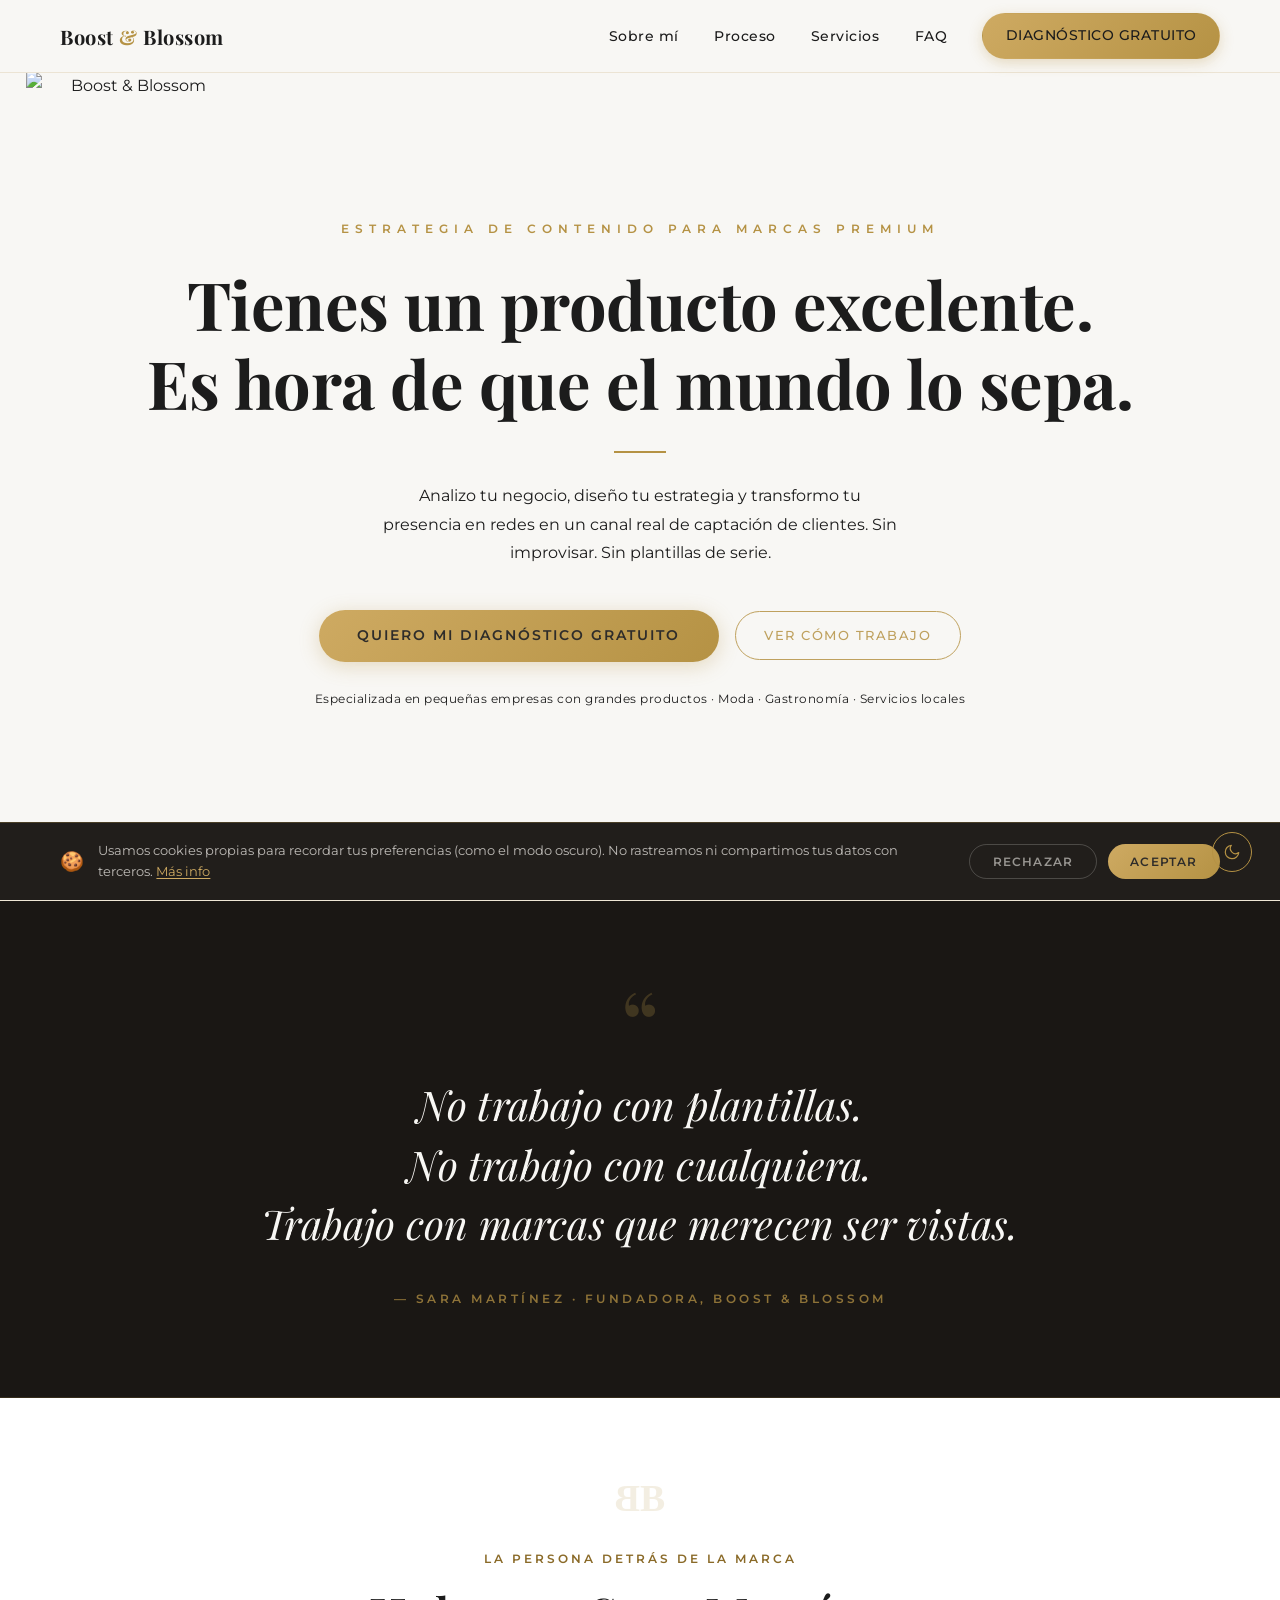
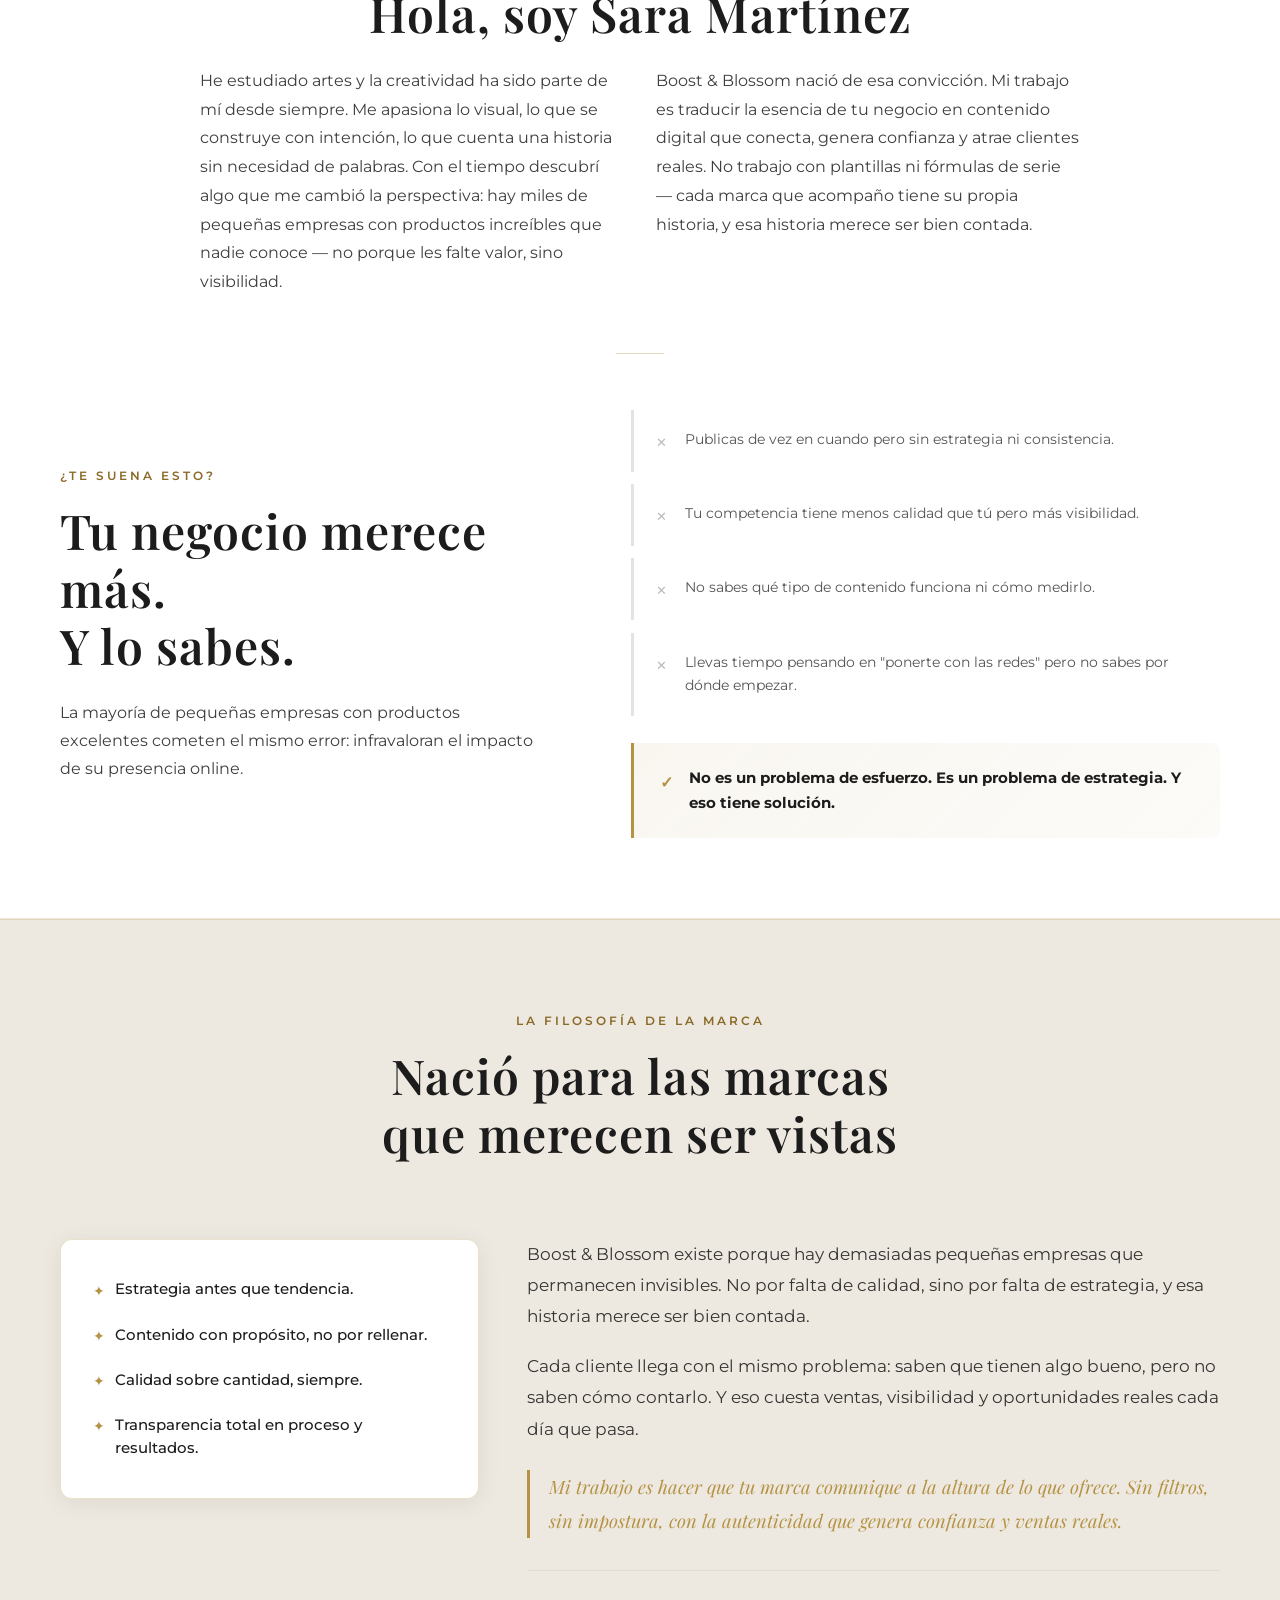
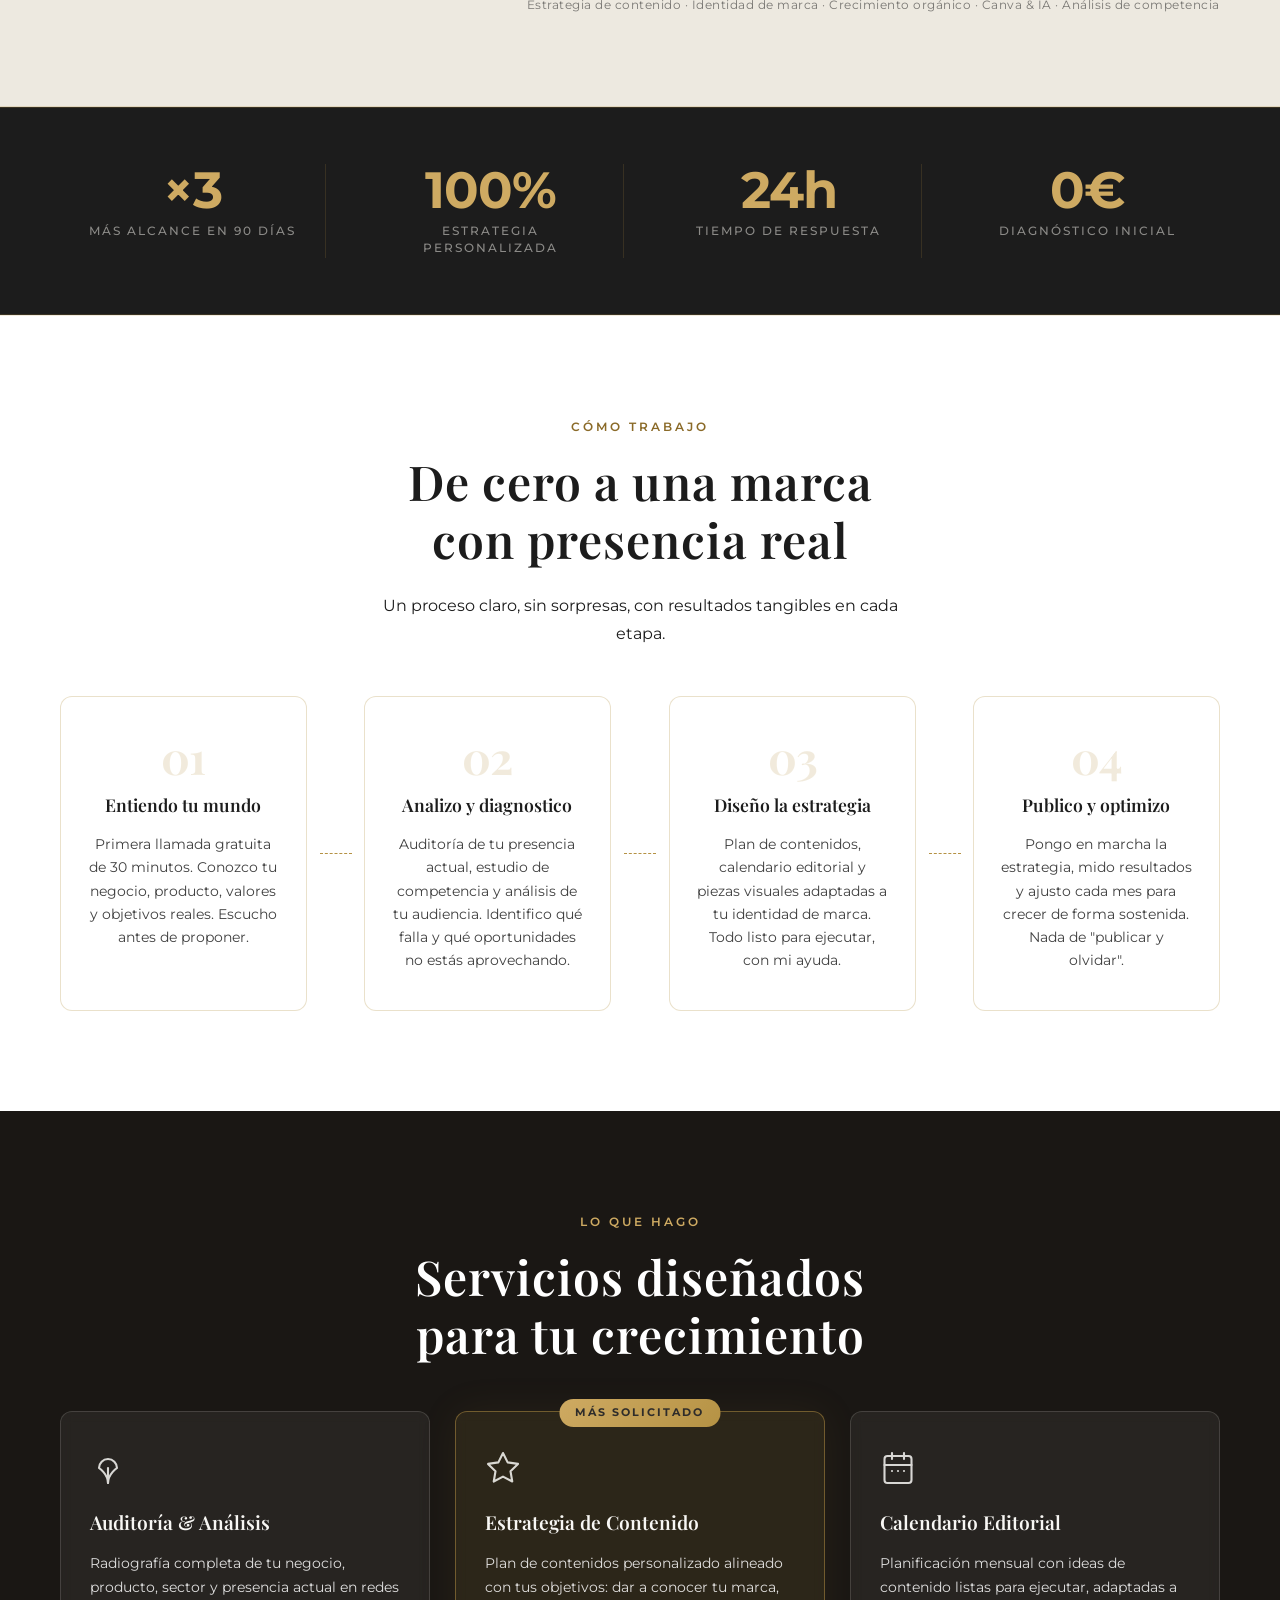
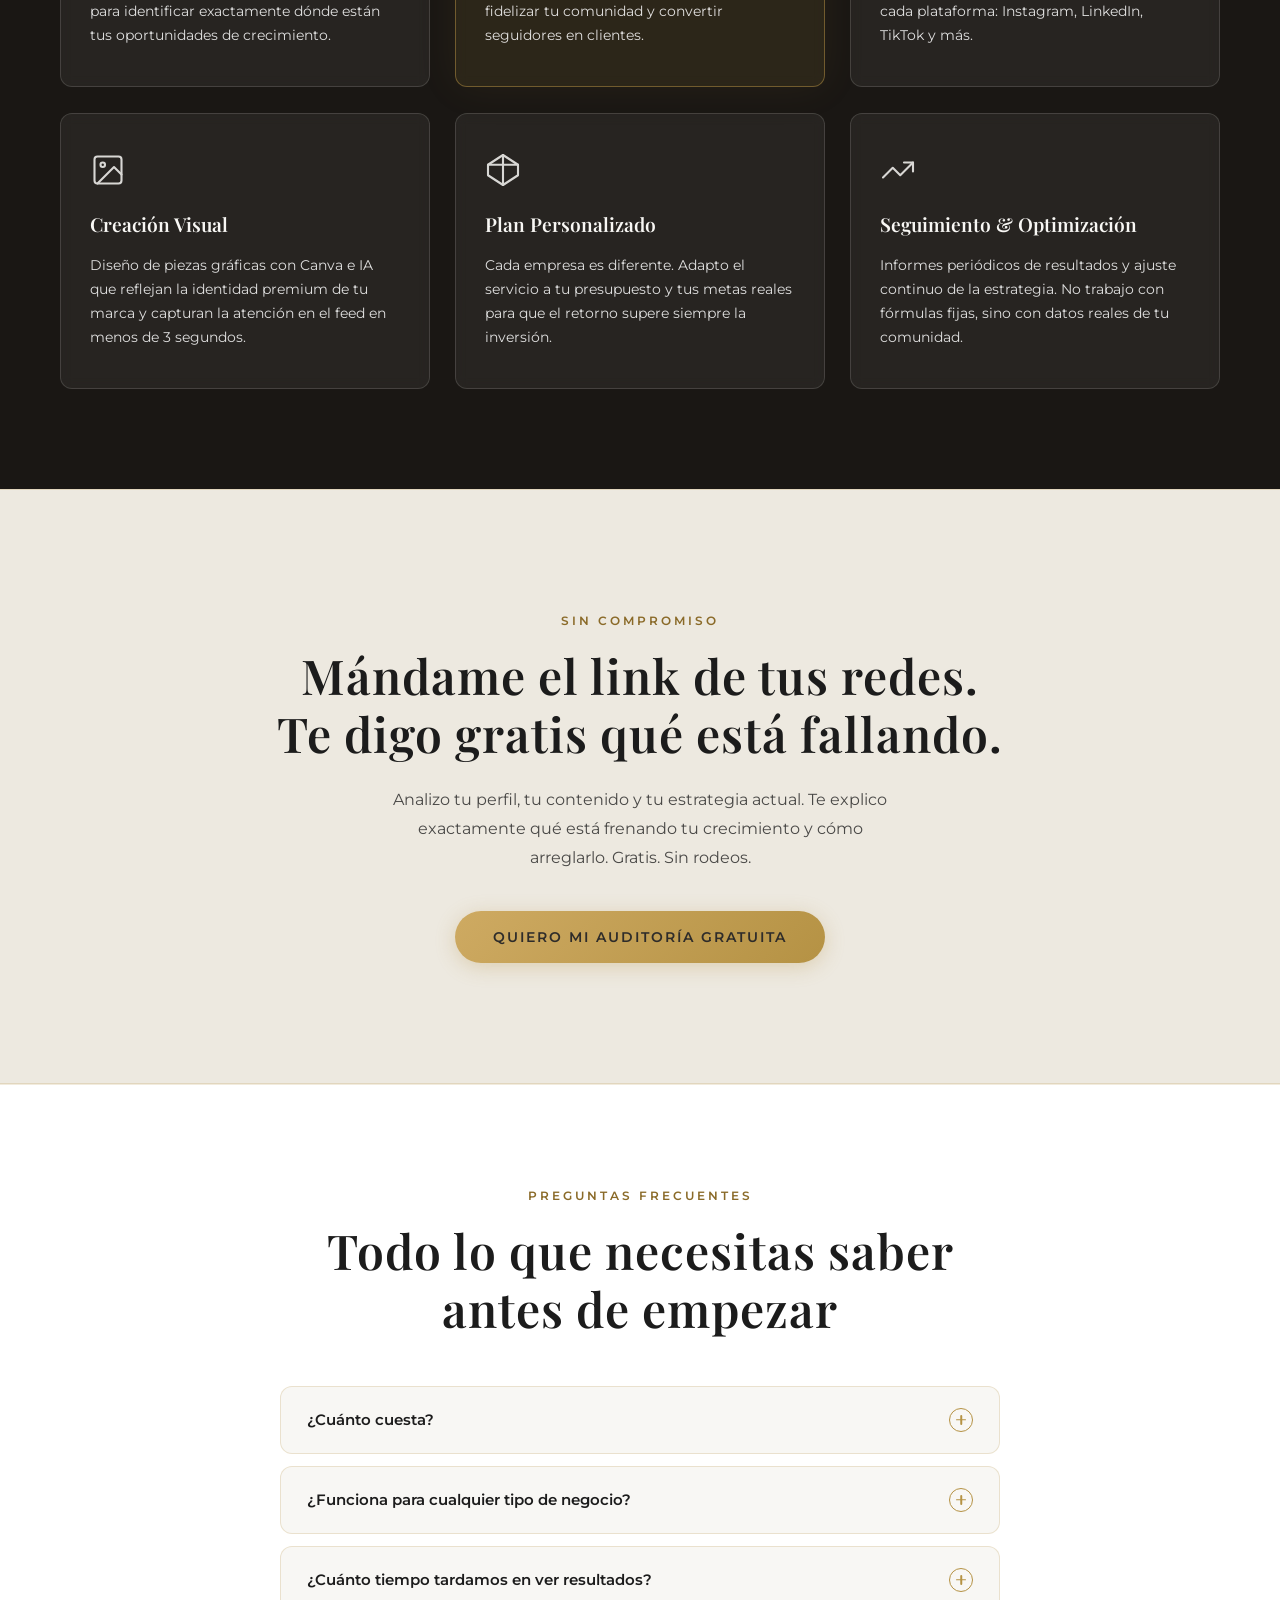
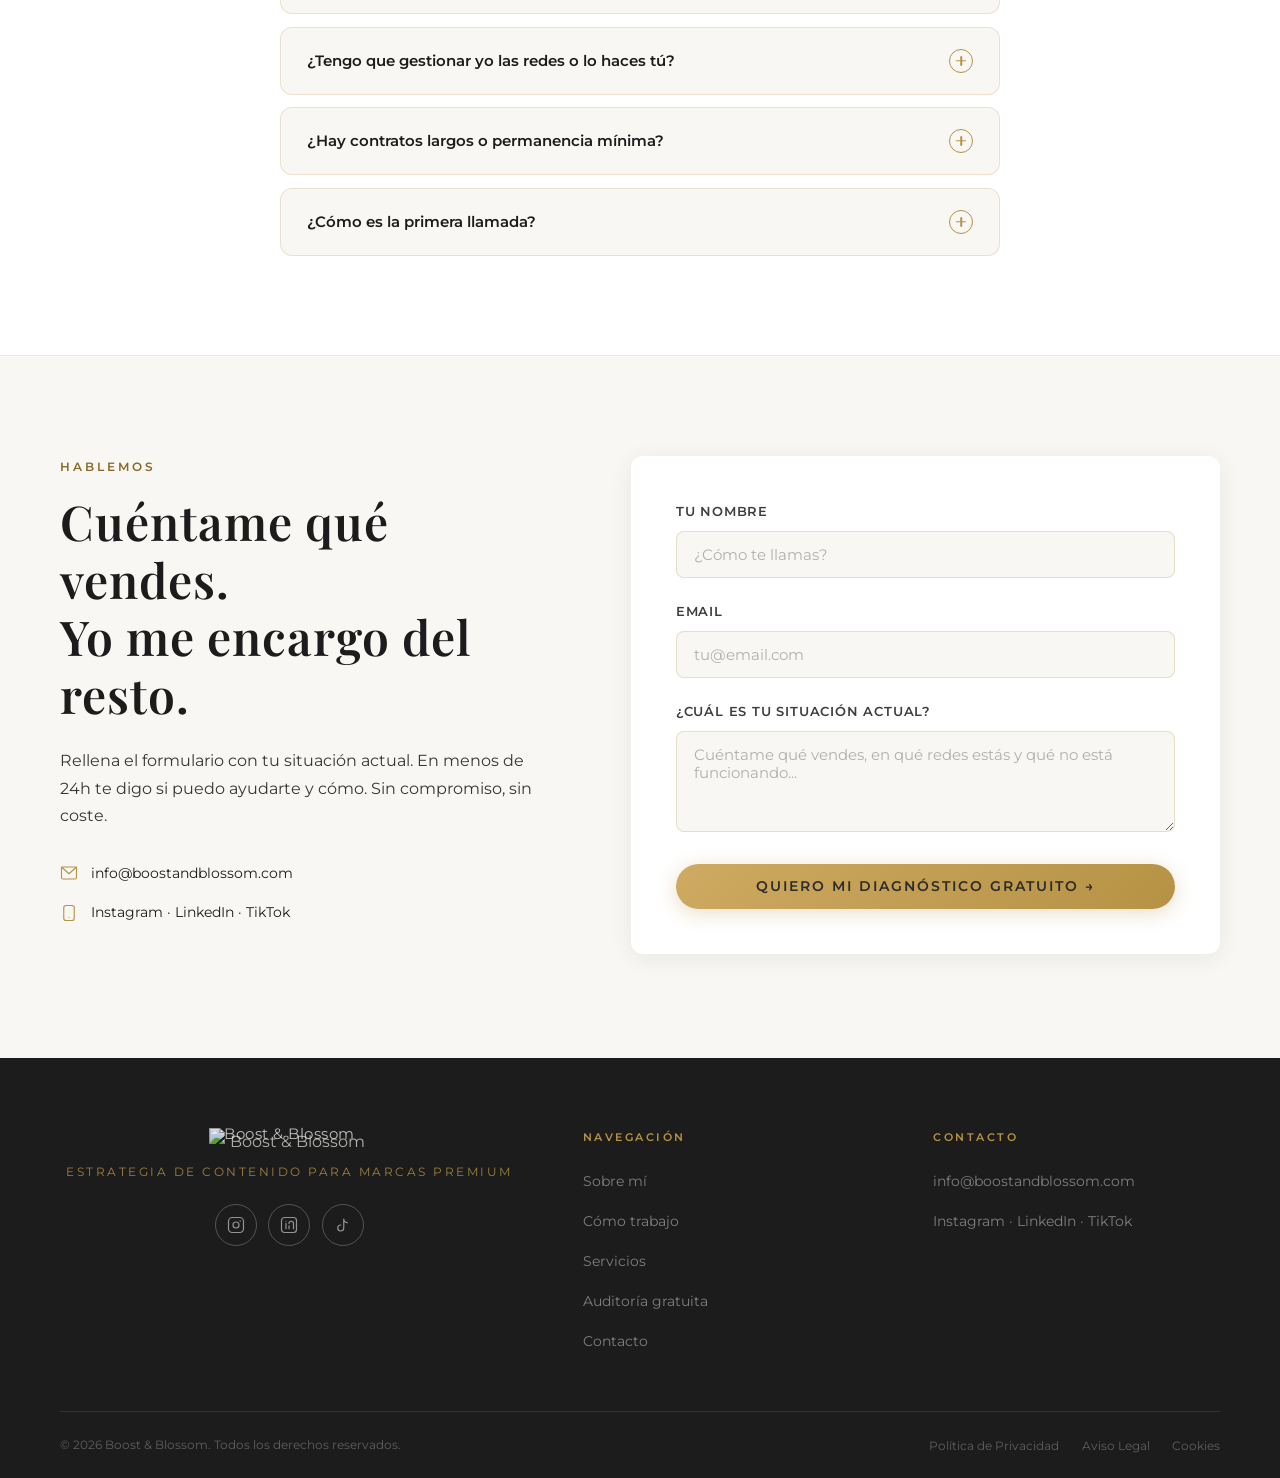
==== backups/backup1/index.html @ fdf80126 "Launch Boost & Blossom website" ====
<!DOCTYPE html>
<html lang="es">
<head>
  <meta charset="UTF-8" />
  <meta name="viewport" content="width=device-width, initial-scale=1.0" />
  <title>Boost & Blossom | Estrategia de contenido para marcas premium</title>
  <meta name="description" content="Boost & Blossom: estrategia de contenido y gestión de redes sociales para pequeñas empresas con grandes productos. Moda, gastronomía, servicios locales. Diagnóstico gratuito." />
  <meta property="og:title" content="Boost & Blossom | Estrategia de contenido para marcas premium" />
  <meta property="og:description" content="Tienes un producto excelente. Es hora de que el mundo lo sepa. Estrategia de contenido, identidad de marca y gestión de redes para pequeñas empresas." />
  <meta property="og:type" content="website" />
  <meta name="twitter:card" content="summary_large_image" />
  <link rel="preconnect" href="https://fonts.googleapis.com" />
  <link rel="preconnect" href="https://fonts.gstatic.com" crossorigin />
  <link href="https://fonts.googleapis.com/css2?family=Playfair+Display:ital,wght@0,400;0,600;0,700;1,400&family=Montserrat:wght@300;400;500;600&display=swap" rel="stylesheet" />
  <link rel="icon" type="image/svg+xml" href="favicon.svg" />
  <link rel="stylesheet" href="style.css" />
</head>
<body>

  <!-- ===== NAVBAR ===== -->
  <header class="navbar">
    <div class="navbar__inner container">
      <a href="#inicio" class="navbar__brand">Boost <span>&</span> Blossom</a>
      <nav class="navbar__nav" id="nav-menu">
        <ul>
          <li><a href="#sobre-mi">Sobre mí</a></li>
          <li><a href="#proceso">Proceso</a></li>
          <li><a href="#servicios">Servicios</a></li>
          <li><a href="#preguntas">FAQ</a></li>
          <li><a href="#contacto" class="btn btn--nav btn--nav-cta">Diagnóstico gratuito</a></li>
        </ul>
      </nav>
      <button class="navbar__hamburger" id="hamburger" aria-label="Abrir menú">
        <span></span><span></span><span></span>
      </button>
    </div>
  </header>

  <!-- ===== HERO ===== -->
  <section class="hero" id="inicio">
<img src="logos/1.png" alt="Boost & Blossom" class="hero__logo" />
    <div class="container hero__content">
      <p class="hero__tagline">Estrategia de contenido para marcas premium</p>
      <h1 class="hero__headline">
        <span>Tienes un producto excelente.</span>
        <span>Es hora de que el mundo lo sepa.</span>
      </h1>
      <div class="hero__divider"></div>
      <p class="hero__sub">Analizo tu negocio, diseño tu estrategia y transformo tu presencia en redes en un canal real de captación de clientes. Sin improvisar. Sin plantillas de serie.</p>
      <div class="hero__cta">
        <a href="#contacto" class="btn btn--primary">Quiero mi diagnóstico gratuito</a>
        <a href="#proceso" class="btn btn--outline btn--outline-sm">Ver cómo trabajo</a>
      </div>
      <p class="hero__nichos">Especializada en pequeñas empresas con grandes productos · Moda · Gastronomía · Servicios locales</p>
    </div>
  </section>

  <!-- ===== SOBRE MÍ ===== -->
  <section class="sobre-mi" id="sobre-mi">

    <!-- Manifesto -->
    <div class="sobre-mi__manifesto">
      <div class="container">
        <blockquote class="manifesto__quote">
          <p>No trabajo con plantillas.<br>No trabajo con cualquiera.<br>Trabajo con marcas que merecen ser vistas.</p>
          <cite>— Sara Martínez · Fundadora, Boost &amp; Blossom</cite>
        </blockquote>
      </div>
    </div>

    <!-- Personal -->
    <div class="container sobre-mi__personal">
      <div class="sobre-mi__mark" aria-hidden="true">
        <svg viewBox="0 0 80 56" xmlns="http://www.w3.org/2000/svg">
          <text y="46" font-family="Georgia, serif" font-size="42" font-weight="700" fill="currentColor" text-anchor="start" x="40" transform="scale(-1,1) translate(-80,0)">B</text>
          <text x="40" y="46" font-family="Georgia, serif" font-size="42" font-weight="700" fill="currentColor" text-anchor="start">B</text>
        </svg>
      </div>
      <span class="section-label section-label--center">La persona detrás de la marca</span>
      <h2 class="section-title section-title--center">Hola, soy Sara Martínez</h2>
      <div class="sobre-mi__bio">
        <p>He estudiado artes y la creatividad ha sido parte de mí desde siempre. Me apasiona lo visual, lo que se construye con intención, lo que cuenta una historia sin necesidad de palabras. Con el tiempo descubrí algo que me cambió la perspectiva: hay miles de pequeñas empresas con productos increíbles que nadie conoce — no porque les falte valor, sino visibilidad.</p>
        <p>Boost &amp; Blossom nació de esa convicción. Mi trabajo es traducir la esencia de tu negocio en contenido digital que conecta, genera confianza y atrae clientes reales. No trabajo con plantillas ni fórmulas de serie — cada marca que acompaño tiene su propia historia, y esa historia merece ser bien contada.</p>
      </div>
    </div>

    <div class="sobre-mi__sep"></div>

    <div class="container sobre-mi__grid">

      <div class="sobre-mi__text">
        <span class="section-label">¿Te suena esto?</span>
        <h2 class="section-title">Tu negocio merece más.<br />Y lo sabes.</h2>
        <p>La mayoría de pequeñas empresas con productos excelentes cometen el mismo error: infravaloran el impacto de su presencia online.</p>
      </div>

      <div class="sobre-mi__cards">
        <div class="suena-card suena-card--error">
          <span class="suena-card__icon">✕</span>
          <p>Publicas de vez en cuando pero sin estrategia ni consistencia.</p>
        </div>
        <div class="suena-card suena-card--error">
          <span class="suena-card__icon">✕</span>
          <p>Tu competencia tiene menos calidad que tú pero más visibilidad.</p>
        </div>
        <div class="suena-card suena-card--error">
          <span class="suena-card__icon">✕</span>
          <p>No sabes qué tipo de contenido funciona ni cómo medirlo.</p>
        </div>
        <div class="suena-card suena-card--error">
          <span class="suena-card__icon">✕</span>
          <p>Llevas tiempo pensando en "ponerte con las redes" pero no sabes por dónde empezar.</p>
        </div>
        <div class="suena-card suena-card--solution">
          <span class="suena-card__icon">✓</span>
          <p><strong>No es un problema de esfuerzo. Es un problema de estrategia. Y eso tiene solución.</strong></p>
        </div>
      </div>

    </div>
  </section>

  <!-- ===== FILOSOFÍA DE LA MARCA ===== -->
  <section class="filosofia">
    <div class="container filosofia__inner">
      <span class="section-label section-label--center">La filosofía de la marca</span>
      <h2 class="section-title section-title--center">Nació para las marcas<br />que merecen ser vistas</h2>
      <div class="filosofia__grid">

        <div class="filosofia__valores">
          <ul>
            <li>
              <span class="filosofia__valores-icon">✦</span>
              Estrategia antes que tendencia.
            </li>
            <li>
              <span class="filosofia__valores-icon">✦</span>
              Contenido con propósito, no por rellenar.
            </li>
            <li>
              <span class="filosofia__valores-icon">✦</span>
              Calidad sobre cantidad, siempre.
            </li>
            <li>
              <span class="filosofia__valores-icon">✦</span>
              Transparencia total en proceso y resultados.
            </li>
          </ul>
        </div>

        <div class="filosofia__derecha">
          <div class="filosofia__texto">
            <p>Boost &amp; Blossom existe porque hay demasiadas pequeñas empresas que permanecen invisibles. No por falta de calidad, sino por falta de estrategia, y esa historia merece ser bien contada.</p>
            <p>Cada cliente llega con el mismo problema: saben que tienen algo bueno, pero no saben cómo contarlo. Y eso cuesta ventas, visibilidad y oportunidades reales cada día que pasa.</p>
            <p class="filosofia__cierre">Mi trabajo es hacer que tu marca comunique a la altura de lo que ofrece. Sin filtros, sin impostura, con la autenticidad que genera confianza y ventas reales.</p>
          </div>
          <div class="filosofia__especialidades">
            Estrategia de contenido · Identidad de marca · Crecimiento orgánico · Canva &amp; IA · Análisis de competencia
          </div>
        </div>

      </div>
    </div>
  </section>

  <!-- ===== STATS STRIP ===== -->
  <section class="stats" aria-hidden="true">
    <div class="container stats__grid">
      <div class="stat">
        <span class="stat__num">×3</span>
        <span class="stat__label">Más alcance en 90 días</span>
      </div>
      <div class="stat">
        <span class="stat__num">100%</span>
        <span class="stat__label">Estrategia personalizada</span>
      </div>
      <div class="stat">
        <span class="stat__num">24h</span>
        <span class="stat__label">Tiempo de respuesta</span>
      </div>
      <div class="stat">
        <span class="stat__num">0€</span>
        <span class="stat__label">Diagnóstico inicial</span>
      </div>
    </div>
  </section>

  <!-- ===== PROCESO ===== -->
  <section class="proceso" id="proceso">
    <div class="container">
      <span class="section-label section-label--center">Cómo trabajo</span>
      <h2 class="section-title section-title--center">De cero a una marca<br />con presencia real</h2>
      <p class="section-intro">Un proceso claro, sin sorpresas, con resultados tangibles en cada etapa.</p>

      <div class="proceso__steps">

        <div class="proceso__step">
          <div class="proceso__num">01</div>
          <h3>Entiendo tu mundo</h3>
          <p>Primera llamada gratuita de 30 minutos. Conozco tu negocio, producto, valores y objetivos reales. Escucho antes de proponer.</p>
        </div>

        <div class="proceso__connector" aria-hidden="true"></div>

        <div class="proceso__step">
          <div class="proceso__num">02</div>
          <h3>Analizo y diagnostico</h3>
          <p>Auditoría de tu presencia actual, estudio de competencia y análisis de tu audiencia. Identifico qué falla y qué oportunidades no estás aprovechando.</p>
        </div>

        <div class="proceso__connector" aria-hidden="true"></div>

        <div class="proceso__step">
          <div class="proceso__num">03</div>
          <h3>Diseño la estrategia</h3>
          <p>Plan de contenidos, calendario editorial y piezas visuales adaptadas a tu identidad de marca. Todo listo para ejecutar, con mi ayuda.</p>
        </div>

        <div class="proceso__connector" aria-hidden="true"></div>

        <div class="proceso__step">
          <div class="proceso__num">04</div>
          <h3>Publico y optimizo</h3>
          <p>Pongo en marcha la estrategia, mido resultados y ajusto cada mes para crecer de forma sostenida. Nada de "publicar y olvidar".</p>
        </div>

      </div>
    </div>
  </section>

  <!-- ===== SERVICIOS ===== -->
  <section class="servicios" id="servicios">
    <div class="container">
      <span class="section-label section-label--light section-label--center">Lo que hago</span>
      <h2 class="section-title section-title--light section-title--center">Servicios diseñados<br />para tu crecimiento</h2>
      <div class="servicios__grid">

        <div class="service-card">
          <div class="service-card__icon">
            <svg viewBox="0 0 24 24" fill="none" stroke="currentColor" stroke-width="1.4" stroke-linecap="round" stroke-linejoin="round"><path d="M12 22c0-6-6-10-6-10a6 6 0 0 1 12 0s-6 4-6 10z"/><path d="M12 22V12"/></svg>
          </div>
          <h3>Auditoría &amp; Análisis</h3>
          <p>Radiografía completa de tu negocio, producto, sector y presencia actual en redes para identificar exactamente dónde están tus oportunidades de crecimiento.</p>
        </div>

        <div class="service-card service-card--featured">
          <div class="service-card__icon">
            <svg viewBox="0 0 24 24" fill="none" stroke="currentColor" stroke-width="1.4" stroke-linecap="round" stroke-linejoin="round"><polygon points="12 2 15.09 8.26 22 9.27 17 14.14 18.18 21.02 12 17.77 5.82 21.02 7 14.14 2 9.27 8.91 8.26 12 2"/></svg>
          </div>
          <h3>Estrategia de Contenido</h3>
          <p>Plan de contenidos personalizado alineado con tus objetivos: dar a conocer tu marca, fidelizar tu comunidad y convertir seguidores en clientes.</p>
        </div>

        <div class="service-card">
          <div class="service-card__icon">
            <svg viewBox="0 0 24 24" fill="none" stroke="currentColor" stroke-width="1.4" stroke-linecap="round" stroke-linejoin="round"><rect x="3" y="4" width="18" height="18" rx="2"/><line x1="16" y1="2" x2="16" y2="6"/><line x1="8" y1="2" x2="8" y2="6"/><line x1="3" y1="10" x2="21" y2="10"/><line x1="8" y1="14" x2="8.01" y2="14"/><line x1="12" y1="14" x2="12.01" y2="14"/><line x1="16" y1="14" x2="16.01" y2="14"/></svg>
          </div>
          <h3>Calendario Editorial</h3>
          <p>Planificación mensual con ideas de contenido listas para ejecutar, adaptadas a cada plataforma: Instagram, LinkedIn, TikTok y más.</p>
        </div>

        <div class="service-card">
          <div class="service-card__icon">
            <svg viewBox="0 0 24 24" fill="none" stroke="currentColor" stroke-width="1.4" stroke-linecap="round" stroke-linejoin="round"><rect x="3" y="3" width="18" height="18" rx="2"/><circle cx="8.5" cy="8.5" r="1.5"/><polyline points="21 15 16 10 5 21"/></svg>
          </div>
          <h3>Creación Visual</h3>
          <p>Diseño de piezas gráficas con Canva e IA que reflejan la identidad premium de tu marca y capturan la atención en el feed en menos de 3 segundos.</p>
        </div>

        <div class="service-card">
          <div class="service-card__icon">
            <svg viewBox="0 0 24 24" fill="none" stroke="currentColor" stroke-width="1.4" stroke-linecap="round" stroke-linejoin="round"><polygon points="12 2 22 8.5 22 15.5 12 22 2 15.5 2 8.5 12 2"/><line x1="12" y1="22" x2="12" y2="2"/><line x1="2" y1="8.5" x2="22" y2="8.5"/></svg>
          </div>
          <h3>Plan Personalizado</h3>
          <p>Cada empresa es diferente. Adapto el servicio a tu presupuesto y tus metas reales para que el retorno supere siempre la inversión.</p>
        </div>

        <div class="service-card">
          <div class="service-card__icon">
            <svg viewBox="0 0 24 24" fill="none" stroke="currentColor" stroke-width="1.4" stroke-linecap="round" stroke-linejoin="round"><polyline points="22 7 13.5 15.5 8.5 10.5 2 17"/><polyline points="16 7 22 7 22 13"/></svg>
          </div>
          <h3>Seguimiento &amp; Optimización</h3>
          <p>Informes periódicos de resultados y ajuste continuo de la estrategia. No trabajo con fórmulas fijas, sino con datos reales de tu comunidad.</p>
        </div>

      </div>
    </div>
  </section>

  <!-- ===== AUDITORÍA GRATUITA CTA ===== -->
  <section class="testimonios" id="auditoria">
    <div class="container cta-auditoria">
      <span class="section-label section-label--center">Sin compromiso</span>
      <h2 class="section-title section-title--center">Mándame el link de tus redes.<br />Te digo gratis qué está fallando.</h2>
      <p class="cta-auditoria__sub">Analizo tu perfil, tu contenido y tu estrategia actual. Te explico exactamente qué está frenando tu crecimiento y cómo arreglarlo. Gratis. Sin rodeos.</p>
      <a href="#contacto" class="btn btn--primary">Quiero mi auditoría gratuita</a>
    </div>
  </section>

  <!-- ===== PREGUNTAS FRECUENTES ===== -->
  <section class="preguntas" id="preguntas">
    <div class="container">
      <span class="section-label section-label--center">Preguntas frecuentes</span>
      <h2 class="section-title section-title--center">Todo lo que necesitas saber<br />antes de empezar</h2>
      <div class="faq__list">

        <div class="faq__item">
          <button class="faq__question" aria-expanded="false" aria-controls="faq-1">
            <span>¿Cuánto cuesta?</span>
            <span class="faq__icon" aria-hidden="true"></span>
          </button>
          <div class="faq__answer" id="faq-1" role="region">
            <p>Depende del servicio y del alcance. El diagnóstico inicial no tiene coste. Los servicios mensuales se adaptan a tu presupuesto en una primera llamada. Sin sorpresas ni costes ocultos: sabes exactamente qué pagas antes de empezar.</p>
          </div>
        </div>

        <div class="faq__item">
          <button class="faq__question" aria-expanded="false" aria-controls="faq-2">
            <span>¿Funciona para cualquier tipo de negocio?</span>
            <span class="faq__icon" aria-hidden="true"></span>
          </button>
          <div class="faq__answer" id="faq-2" role="region">
            <p>Me especializo en pequeñas empresas con productos o servicios de calidad: moda, gastronomía, artesanía, servicios locales, lifestyle y negocios B2B de proximidad. Si tienes dudas sobre si tu negocio encaja, escríbeme y te lo digo con honestidad antes de proponer nada.</p>
          </div>
        </div>

        <div class="faq__item">
          <button class="faq__question" aria-expanded="false" aria-controls="faq-3">
            <span>¿Cuánto tiempo tardamos en ver resultados?</span>
            <span class="faq__icon" aria-hidden="true"></span>
          </button>
          <div class="faq__answer" id="faq-3" role="region">
            <p>El crecimiento orgánico requiere consistencia. Los primeros resultados visibles —más coherencia de marca, mayor engagement, más alcance— suelen aparecer entre el segundo y tercer mes de trabajo constante. Lo que verás antes: claridad total en tu comunicación y publicaciones que realmente representan tu marca.</p>
          </div>
        </div>

        <div class="faq__item">
          <button class="faq__question" aria-expanded="false" aria-controls="faq-4">
            <span>¿Tengo que gestionar yo las redes o lo haces tú?</span>
            <span class="faq__icon" aria-hidden="true"></span>
          </button>
          <div class="faq__answer" id="faq-4" role="region">
            <p>Depende del servicio que elijas. Puedo diseñar la estrategia y el contenido para que tú lo ejecutes, o puedo gestionar todo el proceso de principio a fin. Lo hablamos en la primera llamada y lo adaptamos a tu tiempo y preferencias.</p>
          </div>
        </div>

        <div class="faq__item">
          <button class="faq__question" aria-expanded="false" aria-controls="faq-5">
            <span>¿Hay contratos largos o permanencia mínima?</span>
            <span class="faq__icon" aria-hidden="true"></span>
          </button>
          <div class="faq__answer" id="faq-5" role="region">
            <p>No. Trabajo por meses renovables sin permanencia mínima. Si después del primer mes no ves el valor, no hay compromiso de continuidad. Prefiero ganarme tu confianza cada mes antes que retenerte con letra pequeña.</p>
          </div>
        </div>

        <div class="faq__item">
          <button class="faq__question" aria-expanded="false" aria-controls="faq-6">
            <span>¿Cómo es la primera llamada?</span>
            <span class="faq__icon" aria-hidden="true"></span>
          </button>
          <div class="faq__answer" id="faq-6" role="region">
            <p>Gratuita, sin presión y de 30 minutos máximo. Me cuentas tu negocio, tus objetivos y tus frustraciones actuales con las redes. Yo te digo honestamente si puedo ayudarte y cómo. Si no encajamos, te lo digo sin rodeos.</p>
          </div>
        </div>

      </div>
    </div>
  </section>

  <!-- ===== CONTACTO ===== -->
  <section class="contacto" id="contacto">
    <div class="container contacto__grid">
      <div class="contacto__info">
        <span class="section-label">Hablemos</span>
        <h2 class="section-title">Cuéntame qué vendes.<br />Yo me encargo del resto.</h2>
        <p>Rellena el formulario con tu situación actual. En menos de 24h te digo si puedo ayudarte y cómo. Sin compromiso, sin coste.</p>
        <ul class="contacto__details">
          <li>
            <span class="contacto__icon">
              <svg viewBox="0 0 24 24" fill="none" stroke="currentColor" stroke-width="1.5" stroke-linecap="round" stroke-linejoin="round"><rect x="2" y="4" width="20" height="16" rx="2"/><polyline points="2,4 12,13 22,4"/></svg>
            </span>
            <a href="mailto:info@boostandblossom.com">info@boostandblossom.com</a>
          </li>
          <li>
            <span class="contacto__icon">
              <svg viewBox="0 0 24 24" fill="none" stroke="currentColor" stroke-width="1.5" stroke-linecap="round" stroke-linejoin="round"><rect x="5" y="2" width="14" height="20" rx="3"/><line x1="12" y1="18" x2="12.01" y2="18"/></svg>
            </span>
            <span>Instagram · LinkedIn · TikTok</span>
          </li>
        </ul>
      </div>
      <form class="contacto__form" id="contact-form" novalidate autocomplete="off">
        <div class="form-group">
          <label for="nombre">Tu nombre</label>
          <input type="text" id="nombre" name="nombre" placeholder="¿Cómo te llamas?" required />
        </div>
        <div class="form-group">
          <label for="email">Email</label>
          <input type="email" id="email" name="email" placeholder="tu@email.com" required />
        </div>
        <div class="form-group">
          <label for="mensaje">¿Cuál es tu situación actual?</label>
          <textarea id="mensaje" name="mensaje" rows="4" placeholder="Cuéntame qué vendes, en qué redes estás y qué no está funcionando..." required></textarea>
        </div>
        <button type="submit" class="btn btn--primary btn--full">Quiero mi diagnóstico gratuito →</button>
      </form>
    </div>
  </section>

  <!-- ===== FOOTER ===== -->
  <footer class="footer">
    <div class="container footer__inner">

      <div class="footer__brand">
        <img src="logos/1.png" alt="Boost & Blossom" class="footer__logo" />
        <p class="footer__brand-name">Boost <span>&</span> Blossom</p>
        <p class="footer__slogan">ESTRATEGIA DE CONTENIDO PARA MARCAS PREMIUM</p>
        <div class="footer__social">
          <a href="#" class="social-link" aria-label="Instagram">
            <svg viewBox="0 0 24 24" fill="none" stroke="currentColor" stroke-width="1.6" stroke-linecap="round" stroke-linejoin="round"><rect x="2" y="2" width="20" height="20" rx="5"/><circle cx="12" cy="12" r="4"/><circle cx="17.5" cy="6.5" r="1" fill="currentColor" stroke="none"/></svg>
          </a>
          <a href="#" class="social-link" aria-label="LinkedIn">
            <svg viewBox="0 0 24 24" fill="none" stroke="currentColor" stroke-width="1.6" stroke-linecap="round" stroke-linejoin="round"><rect x="2" y="2" width="20" height="20" rx="4"/><line x1="8" y1="10" x2="8" y2="17"/><line x1="8" y1="7" x2="8.01" y2="7"/><line x1="12" y1="17" x2="12" y2="13"/><path d="M12 10a3 3 0 0 1 6 0v7"/></svg>
          </a>
          <a href="#" class="social-link" aria-label="TikTok">
            <svg viewBox="0 0 24 24" fill="none" stroke="currentColor" stroke-width="1.6" stroke-linecap="round" stroke-linejoin="round"><path d="M9 12a4 4 0 1 0 4 4V4a5 5 0 0 0 5 5"/></svg>
          </a>
        </div>
      </div>

      <div class="footer__col">
        <h4 class="footer__col-title">Navegación</h4>
        <nav>
          <ul>
            <li><a href="#sobre-mi">Sobre mí</a></li>
            <li><a href="#proceso">Cómo trabajo</a></li>
            <li><a href="#servicios">Servicios</a></li>
            <li><a href="#auditoria">Auditoría gratuita</a></li>
            <li><a href="#contacto">Contacto</a></li>
          </ul>
        </nav>
      </div>

      <div class="footer__col">
        <h4 class="footer__col-title">Contacto</h4>
        <ul>
          <li><a href="mailto:info@boostandblossom.com">info@boostandblossom.com</a></li>
          <li><span>Instagram · LinkedIn · TikTok</span></li>
        </ul>
      </div>

    </div>
    <div class="footer__bottom">
      <div class="container">
        <p>&copy; 2026 Boost &amp; Blossom. Todos los derechos reservados.</p>
        <ul>
          <li><button class="footer__legal-btn" id="btn-privacidad">Política de Privacidad</button></li>
          <li><button class="footer__legal-btn" id="btn-aviso">Aviso Legal</button></li>
          <li><button class="footer__legal-btn" id="btn-cookies-footer">Cookies</button></li>
        </ul>
      </div>
    </div>
  </footer>

  <!-- Botón modo oscuro -->
  <button id="theme-toggle" aria-label="Cambiar tema">
    <svg class="icon-moon" viewBox="0 0 24 24" fill="none" stroke="currentColor" stroke-width="1.6" stroke-linecap="round" stroke-linejoin="round">
      <path d="M21 12.79A9 9 0 1 1 11.21 3 7 7 0 0 0 21 12.79z"/>
    </svg>
    <svg class="icon-sun" viewBox="0 0 24 24" fill="none" stroke="currentColor" stroke-width="1.6" stroke-linecap="round" stroke-linejoin="round">
      <circle cx="12" cy="12" r="4"/>
      <line x1="12" y1="2" x2="12" y2="5"/><line x1="12" y1="19" x2="12" y2="22"/>
      <line x1="4.22" y1="4.22" x2="6.34" y2="6.34"/><line x1="17.66" y1="17.66" x2="19.78" y2="19.78"/>
      <line x1="2" y1="12" x2="5" y2="12"/><line x1="19" y1="12" x2="22" y2="12"/>
      <line x1="4.22" y1="19.78" x2="6.34" y2="17.66"/><line x1="17.66" y1="6.34" x2="19.78" y2="4.22"/>
    </svg>
  </button>

  <!-- ===== COOKIE BANNER ===== -->
  <div class="cookie-banner" id="cookie-banner" role="dialog" aria-label="Aviso de cookies" aria-live="polite">
    <div class="cookie-banner__inner">
      <div class="cookie-banner__text">
        <span class="cookie-banner__icon">🍪</span>
        <p>Usamos cookies propias para recordar tus preferencias (como el modo oscuro). No rastreamos ni compartimos tus datos con terceros. <button class="cookie-banner__link" id="cookie-info-btn">Más info</button></p>
      </div>
      <div class="cookie-banner__actions">
        <button class="cookie-banner__btn cookie-banner__btn--reject" id="cookie-reject">Rechazar</button>
        <button class="cookie-banner__btn cookie-banner__btn--accept" id="cookie-accept">Aceptar</button>
      </div>
    </div>
  </div>

  <!-- ===== COOKIE MODAL ===== -->
  <div class="cookie-modal" id="cookie-modal" role="dialog" aria-modal="true" aria-label="Información sobre cookies">
    <div class="cookie-modal__backdrop" id="cookie-modal-backdrop"></div>
    <div class="cookie-modal__box">
      <button class="cookie-modal__close" id="cookie-modal-close" aria-label="Cerrar">✕</button>
      <h3 class="cookie-modal__title">¿Qué son las cookies?</h3>
      <p class="cookie-modal__intro">Las cookies son pequeños archivos de texto que se guardan en tu navegador cuando visitas una web. Sirven para recordar tus preferencias y mejorar tu experiencia.</p>

      <div class="cookie-modal__table">
        <div class="cookie-modal__row cookie-modal__row--header">
          <span>Cookie</span>
          <span>Finalidad</span>
          <span>Duración</span>
        </div>
        <div class="cookie-modal__row">
          <span><code>theme</code></span>
          <span>Recuerda si prefieres modo oscuro o claro</span>
          <span>Permanente</span>
        </div>
        <div class="cookie-modal__row">
          <span><code>cookies</code></span>
          <span>Guarda tu respuesta a este aviso</span>
          <span>Permanente</span>
        </div>
      </div>

      <p class="cookie-modal__note">Esta web <strong>no usa</strong> cookies de analítica, publicidad ni redes sociales. Tus datos no se comparten con terceros.</p>
      <p class="cookie-modal__note">Puedes eliminar las cookies en cualquier momento desde los ajustes de tu navegador.</p>

      <button class="cookie-modal__cta" id="cookie-modal-close-btn">Entendido</button>
    </div>
  </div>

  <!-- ===== MODAL POLÍTICA DE PRIVACIDAD ===== -->
  <div class="cookie-modal" id="modal-privacidad" role="dialog" aria-modal="true" aria-label="Política de Privacidad">
    <div class="cookie-modal__backdrop" data-close="modal-privacidad"></div>
    <div class="cookie-modal__box cookie-modal__box--tall">
      <button class="cookie-modal__close" data-close="modal-privacidad" aria-label="Cerrar">✕</button>
      <h3 class="cookie-modal__title">Política de Privacidad</h3>
      <div class="legal-modal__body">
        <h4>1. Responsable del tratamiento</h4>
        <p>Sara Martínez · Boost &amp; Blossom · <a href="mailto:info@boostandblossom.com">info@boostandblossom.com</a></p>

        <h4>2. ¿Qué datos recogemos?</h4>
        <p>Únicamente los que tú nos facilitas voluntariamente a través del formulario de contacto: nombre, correo electrónico y el mensaje que nos envías.</p>

        <h4>3. ¿Para qué los usamos?</h4>
        <p>Exclusivamente para responder a tu consulta y, si lo consientes, para enviarte información sobre nuestros servicios. No usamos tus datos para ninguna otra finalidad.</p>

        <h4>4. ¿Cuánto tiempo los guardamos?</h4>
        <p>El tiempo necesario para gestionar tu solicitud y, en su caso, durante el plazo legalmente exigido. Si no se establece relación comercial, los datos se eliminan en un plazo máximo de 12 meses.</p>

        <h4>5. ¿Los compartimos con terceros?</h4>
        <p>No cedemos ni vendemos tus datos a terceros. No utilizamos herramientas de analítica ni publicidad que transfieran información a plataformas externas.</p>

        <h4>6. Tus derechos</h4>
        <p>Tienes derecho a acceder, rectificar, suprimir, oponerte y limitar el tratamiento de tus datos. Puedes ejercerlos escribiendo a <a href="mailto:info@boostandblossom.com">info@boostandblossom.com</a>. Si consideras que tus derechos no han sido atendidos, puedes reclamar ante la <a href="https://www.aepd.es" target="_blank" rel="noopener">Agencia Española de Protección de Datos</a>.</p>

        <h4>7. Base legal</h4>
        <p>El tratamiento se basa en tu consentimiento (Art. 6.1.a RGPD) al enviar el formulario de contacto.</p>
      </div>
      <button class="cookie-modal__cta" data-close="modal-privacidad">Entendido</button>
    </div>
  </div>

  <!-- ===== MODAL AVISO LEGAL ===== -->
  <div class="cookie-modal" id="modal-aviso" role="dialog" aria-modal="true" aria-label="Aviso Legal">
    <div class="cookie-modal__backdrop" data-close="modal-aviso"></div>
    <div class="cookie-modal__box cookie-modal__box--tall">
      <button class="cookie-modal__close" data-close="modal-aviso" aria-label="Cerrar">✕</button>
      <h3 class="cookie-modal__title">Aviso Legal</h3>
      <div class="legal-modal__body">
        <h4>1. Titular del sitio web</h4>
        <p><strong>Nombre:</strong> Sara Martínez<br>
        <strong>Actividad:</strong> Estrategia de contenido y gestión de redes sociales<br>
        <strong>Contacto:</strong> <a href="mailto:info@boostandblossom.com">info@boostandblossom.com</a></p>

        <h4>2. Objeto y condiciones de uso</h4>
        <p>Este sitio web tiene carácter informativo y comercial. El acceso y uso del mismo implica la aceptación de las presentes condiciones. Boost &amp; Blossom se reserva el derecho de modificar, sin previo aviso, los contenidos y condiciones del sitio.</p>

        <h4>3. Propiedad intelectual</h4>
        <p>Todos los contenidos de este sitio web — textos, imágenes, logotipos, diseño y código — son propiedad de Boost &amp; Blossom o cuentan con la autorización correspondiente. Queda prohibida su reproducción, distribución o modificación sin consentimiento expreso por escrito.</p>

        <h4>4. Exclusión de responsabilidad</h4>
        <p>Boost &amp; Blossom no se responsabiliza de los daños derivados del uso del sitio, interrupciones del servicio o contenidos de terceros enlazados desde esta web.</p>

        <h4>5. Legislación aplicable</h4>
        <p>Este aviso legal se rige por la legislación española vigente, en particular la Ley 34/2002 de Servicios de la Sociedad de la Información (LSSI) y el Reglamento General de Protección de Datos (RGPD).</p>
      </div>
      <button class="cookie-modal__cta" data-close="modal-aviso">Entendido</button>
    </div>
  </div>

  <script src="main.js"></script>
</body>
</html>
---- backups/backup1/style.css ----
/* =============================================
   BOOST & BLOSSOM — Stylesheet
   ============================================= */

/* ---- Variables ---- */
:root {
  --pearl:      #F8F7F4;   /* fondo principal — perla cálida */
  --ivory:      #EDE9E0;   /* secciones alternadas — marfil suave */
  --cream:      #F8F7F4;   /* alias para compatibilidad */
  --white:      #FFFFFF;
  --carbon:     #1C1C1C;   /* texto principal */
  --charcoal:   #2E2C2A;   /* texto secundario oscuro */
  --gold:       #B59244;   /* dorado principal */
  --gold-dark:  #8A6A28;   /* dorado oscuro para texto */
  --gold-light: #CEAA62;   /* dorado claro para fondos oscuros */
  --dark-warm:  #1A1714;   /* sección oscura premium */
  --rose:       #B5655E;   /* acento secundario */
  --rose-dark:  #9E5650;
  --sage:       #8A9B80;   /* verde salvia decorativo */

  --font-title: 'Playfair Display', Georgia, serif;
  --font-body:  'Montserrat', Arial, sans-serif;

  --max-w: 1160px;
  --radius: 12px;
  --shadow: 0 4px 24px rgba(28,28,28,.07);
  --transition: .3s ease;
}

/* ---- Reset & Base ---- */
*, *::before, *::after { box-sizing: border-box; margin: 0; padding: 0; }


html { scroll-behavior: smooth; }

body {
  font-family: var(--font-body);
  font-weight: 400;
  color: var(--carbon);
  background: var(--pearl);
  line-height: 1.75;
  overflow-x: hidden;
}

img { max-width: 100%; display: block; }
a  { text-decoration: none; color: inherit; }
ul { list-style: none; }

/* ---- Container ---- */
.container {
  width: 92%;
  max-width: var(--max-w);
  margin-inline: auto;
}

/* ---- Hero entrance animation ---- */
@keyframes heroFadeUp {
  from { opacity: 0; transform: translateY(32px); }
  to   { opacity: 1; transform: translateY(0); }
}

/* easeOutExpo — suave, orgánico, premium */
.hero__tagline  { animation: heroFadeUp 0.9s  cubic-bezier(0.22,1,0.36,1) 0.08s  both; }
.hero__headline { animation: heroFadeUp 1.0s  cubic-bezier(0.22,1,0.36,1) 0.22s  both; }
.hero__divider  { animation: heroFadeUp 0.75s cubic-bezier(0.22,1,0.36,1) 0.44s  both; }
.hero__sub      { animation: heroFadeUp 0.9s  cubic-bezier(0.22,1,0.36,1) 0.56s  both; }
.hero__cta      { animation: heroFadeUp 0.9s  cubic-bezier(0.22,1,0.36,1) 0.70s  both; }
.hero__nichos   { animation: heroFadeUp 0.75s cubic-bezier(0.22,1,0.36,1) 0.86s  both; }
.hero__logo     { animation: heroFadeUp 0.75s cubic-bezier(0.22,1,0.36,1) 0.02s  both; }

/* ---- Scroll reveal — clases CSS (gestionadas desde JS) ---- */
.scroll-hidden {
  opacity: 0;
  transform: translateY(30px);
  transition: opacity 0.75s cubic-bezier(0.22,1,0.36,1),
              transform 0.75s cubic-bezier(0.22,1,0.36,1);
  will-change: opacity, transform;
}
.scroll-hidden.revealed {
  opacity: 1;
  transform: translateY(0);
}

/* Variante más suave para elementos de fondo / decorativos */
.scroll-hidden--soft {
  opacity: 0;
  transform: translateY(16px);
  transition: opacity 0.9s cubic-bezier(0.22,1,0.36,1),
              transform 0.9s cubic-bezier(0.22,1,0.36,1);
  will-change: opacity, transform;
}
.scroll-hidden--soft.revealed {
  opacity: 1;
  transform: translateY(0);
}

/* Entrada de headings de sección — label primero, luego h2 */
.section-heading-hidden {
  opacity: 0;
  transform: translateY(20px);
  transition: opacity 0.7s cubic-bezier(0.22,1,0.36,1),
              transform 0.7s cubic-bezier(0.22,1,0.36,1);
  will-change: opacity, transform;
}
.section-heading-hidden.revealed { opacity: 1; transform: translateY(0); }

/* ---- Buttons ---- */
.btn {
  display: inline-block;
  font-family: var(--font-body);
  font-weight: 500;
  font-size: .9rem;
  letter-spacing: 1.5px;
  text-transform: uppercase;
  padding: .85rem 2.4rem;
  border-radius: 50px;
  border: none;
  cursor: pointer;
  transition: background var(--transition), transform var(--transition), box-shadow var(--transition);
}

.btn--primary {
  background: linear-gradient(135deg, var(--gold-light), var(--gold));
  color: var(--charcoal);
  font-weight: 600;
  box-shadow: 0 4px 20px rgba(181,146,68,.3);
  letter-spacing: 2px;
}
.btn--primary:hover {
  background: linear-gradient(135deg, var(--gold), var(--gold-dark));
  color: var(--white);
  transform: translateY(-2px);
  box-shadow: 0 10px 32px rgba(181,146,68,.45);
}

.btn--nav {
  background: transparent;
  border: 1.5px solid var(--gold);
  color: var(--gold);
  padding: .55rem 1.6rem;
  font-size: .8rem;
}
.btn--nav:hover {
  background: var(--gold);
  color: var(--white);
}

.btn--nav-cta {
  background: linear-gradient(135deg, var(--gold-light), var(--gold));
  border-color: transparent;
  color: var(--charcoal);
  padding: .65rem 1.4rem;
  font-size: .78rem;
  font-weight: 600;
  box-shadow: 0 4px 14px rgba(181,146,68,.3);
}
.btn--nav-cta:hover {
  background: linear-gradient(135deg, var(--gold), var(--gold-dark));
  border-color: transparent;
  color: var(--white);
  box-shadow: 0 6px 20px rgba(181,146,68,.4);
  transform: translateY(-2px);
}

.btn--full { width: 100%; text-align: center; }

.btn--outline {
  background: transparent;
  border: 1.5px solid var(--gold);
  color: var(--gold);
}
.btn--outline:hover {
  background: var(--gold);
  color: var(--white);
  transform: translateY(-2px);
}

/* Feedback táctil al hacer clic */
.btn:active {
  transform: translateY(1px) scale(0.97);
  box-shadow: none !important;
  transition: transform 0.08s ease, box-shadow 0.08s ease;
}
.btn--outline-sm {
  padding: .75rem 1.8rem;
  font-size: .82rem;
  opacity: .85;
}

.hero__cta {
  display: flex;
  gap: 1rem;
  justify-content: center;
  flex-wrap: wrap;
  align-items: center;
}

/* ---- Scroll offset para navbar fija ---- */
section[id] {
  scroll-margin-top: 80px;
}

/* ---- Section Labels & Titles ---- */
.section-label {
  display: block;
  font-family: var(--font-body);
  font-size: .75rem;
  font-weight: 600;
  letter-spacing: 3px;
  text-transform: uppercase;
  color: var(--gold-dark);
  margin-bottom: 1rem;
}
.section-label--light  { color: var(--gold-light); }
.section-label--center { text-align: center; }

.section-title {
  font-family: var(--font-title);
  font-size: clamp(2rem, 4vw, 3rem);
  font-weight: 600;
  letter-spacing: 1px;
  line-height: 1.2;
  color: var(--carbon);
  margin-bottom: 1.5rem;
}
.section-title--light  { color: var(--white); }
.section-title--center { text-align: center; }

.section-intro {
  font-size: 1rem;
  color: var(--carbon);
  opacity: .82;
  max-width: 560px;
  margin-inline: auto;
  text-align: center;
  margin-bottom: 3rem;
}

/* =============================================
   NAVBAR
   ============================================= */
.navbar {
  position: fixed;
  top: 0; left: 0; right: 0;
  z-index: 900;
  background: rgba(248,247,244,.94);
  backdrop-filter: blur(16px);
  border-bottom: 1px solid rgba(181,146,68,.18);
  transition: box-shadow .3s ease;
}

.navbar.scrolled {
  box-shadow: 0 4px 24px rgba(74,74,74,.08);
}

.navbar__inner {
  display: flex;
  align-items: center;
  justify-content: space-between;
  height: 72px;
}

.navbar__brand {
  font-family: var(--font-title);
  font-size: 1.25rem;
  font-weight: 700;
  color: var(--carbon);
  letter-spacing: .5px;
  flex-shrink: 0;
}
.navbar__brand span {
  color: var(--gold);
}
body.dark-mode .navbar__brand { color: #EAE6DE; }

.navbar__nav {
  background: transparent;
}

.navbar__nav ul {
  display: flex;
  align-items: center;
  gap: 2.2rem;
}

.navbar__nav a {
  font-size: .85rem;
  font-weight: 500;
  letter-spacing: .5px;
  color: var(--carbon);
  transition: color var(--transition);
  position: relative;
}
.navbar__nav a:not(.btn)::after {
  content: '';
  position: absolute;
  bottom: -3px;
  left: 0;
  width: 0;
  height: 1.5px;
  background: var(--gold);
  transition: width 0.3s cubic-bezier(0.4,0,0.2,1);
}
.navbar__nav a:not(.btn):hover { color: var(--gold-dark); }
.navbar__nav a:not(.btn):hover::after,
.navbar__nav a:not(.btn).active::after { width: 100%; }
.navbar__nav a.active { color: var(--gold-dark); font-weight: 600; }

.navbar__hamburger {
  display: none;
  flex-direction: column;
  gap: 5px;
  background: none;
  border: none;
  cursor: pointer;
  padding: 4px;
}
.navbar__hamburger span {
  width: 24px; height: 2px;
  background: var(--carbon);
  border-radius: 2px;
  transition: var(--transition);
  transform-origin: center;
}
.navbar__hamburger.active span:nth-child(1) { transform: translateY(7px) rotate(45deg); }
.navbar__hamburger.active span:nth-child(2) { opacity: 0; }
.navbar__hamburger.active span:nth-child(3) { transform: translateY(-7px) rotate(-45deg); }

/* =============================================
   HERO
   ============================================= */
.hero {
  position: relative;
  min-height: 100vh;
  display: flex;
  align-items: center;
  justify-content: center;
  text-align: center;
  padding: 88px 1rem 60px;
  overflow: hidden;
}


.hero__botanical {
  position: absolute;
  border-radius: 50%;
  opacity: .12;
  pointer-events: none;
}
.hero__botanical--left  { width: 420px; height: 420px; background: var(--sage); top: -80px; left: -120px; }
.hero__botanical--right { width: 500px; height: 500px; background: var(--rose); bottom: -100px; right: -100px; }

.hero__content {
  position: relative;
  z-index: 1;
  display: flex;
  flex-direction: column;
  align-items: center;
}

.hero__logo {
  position: absolute;
  top: 72px;
  left: max(2vw, 16px);
  width: 210px;
  height: auto;
  opacity: 1;
  z-index: 2;
}

.hero__tagline {
  font-family: var(--font-body);
  font-size: .75rem;
  font-weight: 600;
  letter-spacing: 6px;
  text-transform: uppercase;
  color: var(--gold);
  margin-bottom: 1.6rem;
}

.hero__headline {
  font-family: var(--font-title);
  font-size: clamp(2.4rem, 5.2vw, 5.2rem);
  font-weight: 700;
  line-height: 1.18;
  letter-spacing: -.5px;
  color: var(--carbon);
  margin-bottom: 0;
}
.hero__headline span {
  display: block;
  white-space: nowrap;
}
@media (max-width: 700px) {
  .hero__headline span { white-space: normal; }
}

.hero__nichos {
  margin-top: 1.6rem;
  font-size: .78rem;
  letter-spacing: .5px;
  color: var(--carbon);
  opacity: .62;
  text-align: center;
}

.hero__divider {
  width: 52px; height: 2px;
  background: var(--gold);
  margin: 1.8rem auto;
  opacity: .7;
}

.hero__sub {
  font-size: 1rem;
  font-weight: 400;
  color: var(--carbon);
  opacity: .82;
  max-width: 520px;
  margin-bottom: 2.6rem;
  line-height: 1.8;
}

/* =============================================
   SOBRE MÍ
   ============================================= */
.sobre-mi {
  background: var(--white);
  border-top: 1px solid rgba(181,146,68,.22);
  border-bottom: 1px solid rgba(181,146,68,.22);
}

/* ---- Manifesto ---- */
.sobre-mi__manifesto {
  background: var(--dark-warm);
  padding: 88px 0;
  border-bottom: 1px solid rgba(181,146,68,.18);
}

.manifesto__quote {
  text-align: center;
  max-width: 780px;
  margin: 0 auto;
}

.manifesto__quote::before {
  content: '\201C';
  display: block;
  font-family: var(--font-title);
  font-size: 6rem;
  color: var(--gold);
  opacity: .25;
  line-height: .7;
  margin-bottom: 1.2rem;
}

.manifesto__quote p {
  font-family: var(--font-title);
  font-size: clamp(1.7rem, 3.2vw, 2.8rem);
  font-style: italic;
  font-weight: 400;
  color: var(--pearl);
  line-height: 1.45;
  letter-spacing: .2px;
}

.manifesto__quote cite {
  display: block;
  margin-top: 2.2rem;
  font-family: var(--font-body);
  font-size: .72rem;
  font-style: normal;
  font-weight: 600;
  letter-spacing: 3.5px;
  text-transform: uppercase;
  color: var(--gold);
  opacity: .75;
}

/* ---- Mark & personal ---- */
.sobre-mi__mark {
  color: var(--gold);
  opacity: .15;
  width: 72px;
  margin: 0 auto 1.2rem;
  display: block;
}
.sobre-mi__mark svg { width: 100%; height: auto; }

.sobre-mi__grid {
  display: grid;
  grid-template-columns: 1fr 1.2fr;
  gap: 5rem;
  align-items: center;
  padding-bottom: 80px;
}

.sobre-mi__personal {
  text-align: center;
  padding: 72px 0 3.5rem;
}

.sobre-mi__bio {
  display: grid;
  grid-template-columns: 1fr 1fr;
  gap: 2rem;
  max-width: 880px;
  margin: 0 auto;
  text-align: left;
}

.sobre-mi__bio p {
  font-size: .97rem;
  line-height: 1.85;
  opacity: .85;
}

.sobre-mi__sep {
  width: 48px;
  height: 1px;
  background: var(--gold);
  opacity: .35;
  margin: 0 auto 3.5rem;
}

.sobre-mi__text p {
  font-size: .97rem;
  opacity: .85;
  line-height: 1.8;
}

@media (max-width: 700px) {
  .sobre-mi__bio { grid-template-columns: 1fr; }
}

.sobre-mi__cards {
  display: flex;
  flex-direction: column;
  gap: .75rem;
}

.suena-card {
  display: flex;
  align-items: flex-start;
  gap: 1rem;
  padding: 1.1rem 1.4rem;
  border-radius: 0;
  border: none;
  border-left: 3px solid rgba(28,28,28,.12);
  background: transparent;
  transition: border-color var(--transition);
}
.suena-card:hover {
  border-left-color: var(--gold);
}

.suena-card--error .suena-card__icon {
  color: var(--carbon);
  opacity: .3;
  font-weight: 400;
  font-size: .8rem;
  flex-shrink: 0;
  margin-top: .3rem;
  font-family: var(--font-body);
  letter-spacing: 2px;
}
.suena-card--error p {
  font-size: .9rem;
  color: var(--carbon);
  opacity: .75;
  line-height: 1.65;
}

.suena-card--solution {
  background: linear-gradient(135deg, rgba(181,146,68,.08), rgba(181,146,68,.04));
  border-left: 3px solid var(--gold);
  border-radius: 0 8px 8px 0;
  margin-top: 1rem;
  padding: 1.4rem 1.6rem;
}
.suena-card--solution .suena-card__icon {
  color: var(--gold);
  font-weight: 700;
  font-size: 1rem;
  flex-shrink: 0;
  margin-top: .2rem;
}
.suena-card--solution p {
  font-size: .95rem;
  color: var(--carbon);
  line-height: 1.65;
  font-weight: 600;
}

body.dark-mode .sobre-mi { background: #1E1E26; border-color: rgba(184,145,63,.1); }
body.dark-mode .suena-card--error { background: rgba(255,255,255,.03); border-color: rgba(255,255,255,.1); }
body.dark-mode .suena-card--error p { color: #B8B4AC; }
body.dark-mode .suena-card--solution { background: rgba(255,255,255,.05); border-color: rgba(184,145,63,.3); }
body.dark-mode .suena-card--solution p { color: #EAE6DE; }

@media (max-width: 900px) {
  .sobre-mi__grid { grid-template-columns: 1fr; gap: 3rem; }
}

/* =============================================
   FILOSOFÍA DE LA MARCA
   ============================================= */
.filosofia {
  padding: 90px 0;
  background: var(--ivory);
  border-top: 1px solid rgba(181,146,68,.22);
  border-bottom: 1px solid rgba(181,146,68,.22);
}

.filosofia__inner {
  text-align: center;
}

.filosofia__texto {
  max-width: 720px;
  margin: 2rem auto 0;
  display: flex;
  flex-direction: column;
  gap: 1.2rem;
}

.filosofia__texto p {
  font-size: 1.05rem;
  line-height: 1.85;
  opacity: .88;
  color: var(--carbon);
}

.filosofia__grid {
  display: grid;
  grid-template-columns: 1fr 1.4fr;
  gap: 3rem;
  align-items: start;
  margin-top: 2.8rem;
  text-align: left;
}

.filosofia__valores {
  background: var(--white);
  border: 1.5px solid rgba(181,146,68,.28);
  border-radius: var(--radius);
  padding: 2.4rem 2rem;
  box-shadow: var(--shadow);
  display: flex;
  flex-direction: column;
  align-items: flex-start;
  justify-content: center;
  text-align: left;
  align-self: start;
  margin-top: 2rem;
}

.filosofia__valores ul {
  display: flex;
  flex-direction: column;
  gap: 1.4rem;
  width: 100%;
}

.filosofia__valores li {
  display: flex;
  flex-direction: row;
  align-items: flex-start;
  gap: .6rem;
  font-size: .95rem;
  font-weight: 500;
  color: var(--carbon);
  line-height: 1.5;
}

.filosofia__valores-icon {
  color: var(--gold);
  font-size: .85rem;
  flex-shrink: 0;
  margin-top: .15rem;
}

.filosofia__derecha {
  display: flex;
  flex-direction: column;
  gap: 0;
}

body.dark-mode .filosofia__valores {
  background: #1E1E26;
  border-color: rgba(184,145,63,.2);
}
body.dark-mode .filosofia__valores li { color: #B8B4AC; }

@media (max-width: 768px) {
  .filosofia__grid { grid-template-columns: 1fr; gap: 2rem; }
}

.filosofia__especialidades {
  margin-top: 2rem;
  padding-top: 1.4rem;
  border-top: 1px solid rgba(74,74,74,.12);
  font-family: var(--font-body);
  font-size: .78rem;
  font-weight: 400;
  letter-spacing: .04em;
  color: var(--carbon);
  opacity: .55;
  white-space: nowrap;
  overflow: hidden;
  text-overflow: ellipsis;
  text-align: left;
}



.filosofia__cierre {
  font-family: var(--font-title);
  font-size: 1.15rem !important;
  font-style: italic;
  opacity: 1 !important;
  color: var(--gold) !important;
  border-left: 3px solid var(--gold);
  padding-left: 1.2rem;
  text-align: left;
  margin-top: .4rem;
}

body.dark-mode .filosofia { background: #18181C; border-color: rgba(184,145,63,.12); }
body.dark-mode .filosofia__texto p { color: #B8B4AC; }

/* =============================================
   PROCESO
   ============================================= */
.proceso {
  padding: 100px 0;
  background: var(--white);
  border-top: 1px solid rgba(181,146,68,.18);
}

.proceso__steps {
  display: grid;
  grid-template-columns: 1fr auto 1fr auto 1fr auto 1fr;
  align-items: stretch;
  gap: 0;
  margin-top: 1rem;
}

.proceso__step {
  text-align: center;
  padding: 2.4rem 1.6rem;
  background: var(--white);
  border-radius: var(--radius);
  border: 1px solid rgba(181,146,68,.28);
  position: relative;
  transition: transform var(--transition), box-shadow var(--transition);
  display: flex;
  flex-direction: column;
}
.proceso__step:hover {
  transform: translateY(-6px);
  box-shadow: 0 16px 40px rgba(74,74,74,.1);
}

.proceso__num {
  font-family: var(--font-title);
  font-size: 2.8rem;
  font-weight: 700;
  color: var(--gold);
  opacity: .18;
  line-height: 1;
  margin-bottom: .6rem;
  letter-spacing: -1px;
}

.proceso__icon {
  width: 40px; height: 40px;
  margin: 0 auto 1.2rem;
  color: var(--sage);
}
.proceso__icon svg { width: 100%; height: 100%; }

.proceso__step h3 {
  font-family: var(--font-title);
  font-size: 1.1rem;
  font-weight: 600;
  color: var(--carbon);
  margin-bottom: .8rem;
}

.proceso__step p {
  font-size: .85rem;
  opacity: .84;
  line-height: 1.7;
}

.proceso__connector {
  display: flex;
  align-items: center;
  justify-content: center;
  align-self: center;
  padding: 0 .8rem;
  margin-top: 0;
  color: var(--gold);
  opacity: .4;
}
.proceso__connector::before {
  content: '';
  display: block;
  width: 0;
  height: 1.5px;
  border-top: 1.5px dashed var(--gold);
  background: none;
  transition: width 0.6s cubic-bezier(0.22,1,0.36,1);
}
.proceso__connector.revealed::before {
  width: 32px;
}

/* =============================================
   SERVICIOS
   ============================================= */
.servicios {
  padding: 100px 0;
  background: var(--dark-warm);
  text-align: center;
}

.servicios__grid {
  display: grid;
  grid-template-columns: repeat(3, 1fr);
  gap: 1.6rem;
  margin-top: 3rem;
}

.service-card {
  background: rgba(249,247,242,.06);
  border: 1px solid rgba(249,247,242,.14);
  backdrop-filter: blur(6px);
  border-radius: var(--radius);
  padding: 2.4rem 1.8rem;
  text-align: left;
  color: var(--white);
  transition: transform var(--transition), background var(--transition), border-color var(--transition);
  position: relative;
}
.service-card:hover {
  transform: translateY(-6px);
  background: rgba(249,247,242,.12);
  border-color: rgba(181,146,68,.4);
}

.service-card--featured {
  background: rgba(181,146,68,.12);
  border: 1px solid rgba(181,146,68,.5);
  box-shadow: 0 0 40px rgba(181,146,68,.08);
}
.service-card--featured::before {
  content: 'Más solicitado';
  position: absolute;
  top: -13px;
  left: 50%;
  transform: translateX(-50%);
  background: linear-gradient(135deg, var(--gold-light), var(--gold));
  color: var(--charcoal);
  font-family: var(--font-body);
  font-size: .68rem;
  font-weight: 700;
  letter-spacing: 2px;
  text-transform: uppercase;
  padding: .28rem 1rem;
  border-radius: 20px;
  white-space: nowrap;
}
.service-card--featured:hover {
  border-color: var(--gold-light);
  box-shadow: 0 12px 48px rgba(181,146,68,.18);
}

.service-card__icon {
  width: 36px; height: 36px;
  margin-bottom: 1.2rem;
  color: var(--cream);
  opacity: .85;
}
.service-card__icon svg { width: 100%; height: 100%; }

.service-card h3 {
  font-family: var(--font-title);
  font-size: 1.2rem;
  font-weight: 600;
  margin-bottom: .8rem;
  color: var(--cream);
}

.service-card p { font-size: .88rem; opacity: .85; line-height: 1.7; }

/* =============================================
   PORTFOLIO
   ============================================= */
.portfolio {
  padding: 100px 0;
  background: var(--cream);
  text-align: center;
}

.portfolio__grid {
  display: grid;
  grid-template-columns: repeat(3, 1fr);
  gap: 1.6rem;
  margin-top: 1rem;
}

.portfolio-card {
  border-radius: var(--radius);
  overflow: hidden;
  aspect-ratio: 4/3;
}

.portfolio-card--placeholder {
  background: linear-gradient(135deg, rgba(155,161,142,.15), rgba(229,183,177,.2));
  border: 1.5px dashed rgba(197,160,89,.4);
  display: flex;
  align-items: center;
  justify-content: center;
  transition: transform var(--transition);
}
.portfolio-card--placeholder:hover { transform: scale(1.02); }

.portfolio-card__inner { text-align: center; color: var(--carbon); opacity: .5; }

.portfolio-card__label {
  display: block;
  font-size: .7rem;
  font-weight: 600;
  letter-spacing: 2px;
  text-transform: uppercase;
  color: var(--gold);
  margin-bottom: .4rem;
}

.portfolio-card__inner p {
  font-family: var(--font-title);
  font-size: 1.1rem;
}

.portfolio-card--content {
  background: linear-gradient(135deg, rgba(155,161,142,.15), rgba(229,183,177,.2));
  border: 1.5px solid rgba(197,160,89,.3);
  border-radius: var(--radius);
  padding: 2rem;
  text-align: left;
  transition: transform var(--transition);
}
.portfolio-card--content:hover { transform: translateY(-4px); }

.portfolio-card__title {
  font-family: var(--font-title);
  font-size: 1.1rem;
  color: var(--carbon);
  font-weight: 600;
  margin: .6rem 0 .8rem;
}

.portfolio-card__desc {
  font-size: .84rem;
  opacity: .82;
  line-height: 1.65;
  color: var(--carbon);
}

body.dark-mode .portfolio-card--content {
  background: linear-gradient(135deg, rgba(60,70,55,.5), rgba(180,130,125,.12));
  border-color: rgba(197,160,89,.2);
}
body.dark-mode .portfolio-card__title { color: #EAE6DE; }
body.dark-mode .portfolio-card__desc  { color: #B8B4AC; }

/* ---- CTA Auditoría ---- */
.cta-auditoria {
  text-align: center;
  padding: 20px 0;
}
.cta-auditoria__sub {
  color: var(--carbon);
  opacity: .78;
  max-width: 500px;
  margin: 0 auto 2.4rem;
  font-size: 1rem;
  line-height: 1.8;
}

/* =============================================
   TESTIMONIOS
   ============================================= */
.testimonios {
  padding: 100px 0;
  background: var(--ivory);
  text-align: center;
  border-top: 1px solid rgba(181,146,68,.22);
  border-bottom: 1px solid rgba(181,146,68,.22);
}

.testimonios__grid {
  display: flex;
  flex-wrap: wrap;
  gap: 1.6rem;
  justify-content: center;
  margin-top: 3rem;
}

.testimonial-card {
  background: rgba(255,255,255,.25);
  border: 1px solid rgba(255,255,255,.4);
  border-radius: var(--radius);
  padding: 2.4rem 2rem;
  max-width: 540px;
  text-align: left;
  color: var(--white);
}

.testimonial-card__quote {
  font-family: var(--font-title);
  font-size: 1.1rem;
  font-style: italic;
  line-height: 1.7;
  margin-bottom: 1.6rem;
}

.testimonial-card__author { display: flex; flex-direction: column; gap: .2rem; }
.testimonial-card__name   { font-weight: 600; font-size: .9rem; }
.testimonial-card__role   { font-size: .8rem; opacity: .75; }

/* =============================================
   CONTACTO
   ============================================= */
.contacto {
  padding: 100px 0;
  background: var(--pearl);
}

.contacto__grid {
  display: grid;
  grid-template-columns: 1fr 1.2fr;
  gap: 5rem;
  align-items: start;
}

.contacto__info p {
  font-size: .97rem;
  opacity: .88;
  margin-bottom: 2rem;
}

.contacto__details {
  display: flex;
  flex-direction: column;
  gap: .9rem;
  margin-bottom: 2rem;
}

.contacto__details li {
  display: flex;
  align-items: center;
  gap: .8rem;
  font-size: .9rem;
}

.contacto__icon { display: flex; align-items: center; flex-shrink: 0; color: var(--gold); }
.contacto__icon svg { width: 18px; height: 18px; }

.contacto__social { display: flex; gap: 1rem; }

.social-link {
  display: flex;
  align-items: center;
  justify-content: center;
  width: 42px; height: 42px;
  border-radius: 50%;
  border: 1.5px solid var(--gold);
  color: var(--gold);
  transition: background var(--transition), color var(--transition);
}
.social-link:hover { background: var(--gold); color: var(--white); }
.social-link svg { width: 18px; height: 18px; }

/* ---- Form ---- */
.contacto__form {
  background: var(--white);
  border-radius: var(--radius);
  padding: 2.8rem;
  box-shadow: var(--shadow);
}

.form-group { margin-bottom: 1.4rem; }

.form-group label {
  display: block;
  font-size: .8rem;
  font-weight: 600;
  letter-spacing: .8px;
  text-transform: uppercase;
  color: var(--carbon);
  opacity: .85;
  margin-bottom: .5rem;
}

.form-group input,
.form-group textarea {
  width: 100%;
  padding: .85rem 1.1rem;
  border: 1.5px solid rgba(181,146,68,.25);
  border-radius: 8px;
  background: var(--pearl);
  font-family: var(--font-body);
  font-size: .92rem;
  color: var(--carbon);
  outline: none;
  transition: border-color var(--transition);
  resize: vertical;
}

.form-group input:focus,
.form-group textarea:focus { border-color: var(--gold); box-shadow: 0 0 0 3px rgba(181,146,68,.1); }

.form-group input::placeholder,
.form-group textarea::placeholder { opacity: .55; }

/* =============================================
   PREGUNTAS FRECUENTES
   ============================================= */
.preguntas {
  padding: 100px 0;
  background: var(--white);
  border-top: 1px solid rgba(181,146,68,.18);
  border-bottom: 1px solid rgba(181,146,68,.18);
}

.faq__list {
  max-width: 720px;
  margin: 3rem auto 0;
  display: flex;
  flex-direction: column;
  gap: .8rem;
}

.faq__item {
  border: 1px solid rgba(181,146,68,.22);
  border-radius: var(--radius);
  overflow: hidden;
  background: var(--pearl);
}

.faq__question {
  width: 100%;
  background: none;
  border: none;
  padding: 1.3rem 1.6rem;
  display: flex;
  align-items: center;
  justify-content: space-between;
  gap: 1rem;
  cursor: pointer;
  font-family: var(--font-body);
  font-size: .95rem;
  font-weight: 600;
  color: var(--carbon);
  text-align: left;
  transition: color var(--transition);
}
.faq__question:hover { color: var(--gold-dark); }

.faq__icon {
  width: 24px; height: 24px;
  flex-shrink: 0;
  color: var(--gold);
  border: 1.5px solid var(--gold);
  border-radius: 50%;
  position: relative;
  transition: background .25s ease;
}
.faq__icon::before,
.faq__icon::after {
  content: '';
  position: absolute;
  background: var(--gold);
  border-radius: 2px;
  transition: transform .3s ease, opacity .3s ease;
  top: 50%; left: 50%;
}
/* línea horizontal */
.faq__icon::before {
  width: 10px; height: 1.5px;
  transform: translate(-50%, -50%);
}
/* línea vertical */
.faq__icon::after {
  width: 1.5px; height: 10px;
  transform: translate(-50%, -50%);
}
/* cuando está abierto, oculta la línea vertical → queda el - */
.faq__item.open .faq__icon::after {
  transform: translate(-50%, -50%) scaleY(0);
  opacity: 0;
}

.faq__answer {
  display: grid;
  grid-template-rows: 0fr;
  overflow: hidden;
  transition: grid-template-rows 0.42s cubic-bezier(0.4,0,0.2,1),
              padding             0.42s cubic-bezier(0.4,0,0.2,1);
  padding: 0 1.6rem;
}
.faq__answer > p {
  overflow: hidden;
  min-height: 0;
}
.faq__item.open .faq__answer {
  grid-template-rows: 1fr;
  padding: 0 1.6rem 1.3rem;
}
.faq__answer p {
  font-size: .9rem;
  color: var(--carbon);
  opacity: .85;
  line-height: 1.75;
}

body.dark-mode .preguntas {
  background: #1E1E24;
  border-color: rgba(184,145,63,.1);
}
body.dark-mode .faq__item {
  background: #18181C;
  border-color: rgba(184,145,63,.12);
}
body.dark-mode .faq__question { color: #EAE6DE; }
body.dark-mode .faq__answer p { color: #B8B4AC; }

/* =============================================
   STATS STRIP
   ============================================= */
.stats {
  background: var(--carbon);
  padding: 56px 0;
  border-top: 1px solid rgba(181,146,68,.2);
  border-bottom: 1px solid rgba(181,146,68,.2);
}

.stats__grid {
  display: grid;
  grid-template-columns: repeat(4, 1fr);
  gap: 2rem;
  text-align: center;
}

.stat {
  display: flex;
  flex-direction: column;
  align-items: center;
  gap: .5rem;
  padding: 0 1rem;
  border-right: 1px solid rgba(181,146,68,.18);
}
.stat:last-child { border-right: none; }

.stat__num {
  font-family: var(--font-body);
  font-size: clamp(2.2rem, 4vw, 3.2rem);
  font-weight: 700;
  color: var(--gold-light);
  line-height: 1;
  letter-spacing: -1px;
}

.stat__label {
  font-family: var(--font-body);
  font-size: .72rem;
  font-weight: 500;
  letter-spacing: 2px;
  text-transform: uppercase;
  color: rgba(249,247,242,.5);
  line-height: 1.5;
}

@media (max-width: 768px) {
  .stats__grid { grid-template-columns: repeat(2, 1fr); gap: 2.5rem 1rem; }
  .stat:nth-child(2) { border-right: none; }
  .stat { border-right: none; border-bottom: 1px solid rgba(181,146,68,.12); padding-bottom: 2rem; }
  .stat:nth-child(3), .stat:last-child { border-bottom: none; }
}

/* =============================================
   FOOTER
   ============================================= */
.footer {
  background: var(--carbon);
  color: rgba(249,247,242,.75);
  padding-top: 70px;
}

.footer__inner {
  display: grid;
  grid-template-columns: 1.6fr 1fr 1fr;
  align-items: start;
  gap: 4rem;
  padding-bottom: 3.5rem;
  border-bottom: 1px solid rgba(249,247,242,.1);
}

.footer__brand { display: flex; flex-direction: column; align-items: center; gap: 1rem; text-align: center; }
.footer__brand-name { margin-top: -1.8rem; }

.footer__logo {
  width: 160px;
  height: auto;
  opacity: .9;
  margin-bottom: -1.4rem;
}

.footer__brand-name {
  font-family: var(--font-body);
  font-size: .95rem;
  font-weight: 400;
  color: rgba(249,247,242,.75);
  letter-spacing: .5px;
  margin-top: -1.8rem;
}
.footer__brand-name span { color: rgba(249,247,242,.75); }

.footer__slogan {
  font-size: .72rem;
  letter-spacing: 2.5px;
  line-height: 1.6;
  color: var(--gold);
  opacity: .85;
}

.footer__social { display: flex; gap: .7rem; margin-top: .4rem; }
.footer__social .social-link { border-color: rgba(249,247,242,.25); color: rgba(249,247,242,.55); }
.footer__social .social-link:hover { background: var(--gold); border-color: var(--gold); color: #fff; }

.footer__col-title {
  font-family: var(--font-body);
  font-size: .7rem;
  font-weight: 600;
  letter-spacing: 2.5px;
  text-transform: uppercase;
  color: var(--gold);
  margin-bottom: 1.2rem;
}

.footer__col ul { display: flex; flex-direction: column; gap: .75rem; }

.footer__col a,
.footer__col span {
  font-size: .85rem;
  opacity: .6;
  transition: opacity var(--transition), color var(--transition);
}
.footer__col a:hover { opacity: 1; color: var(--gold-light); }

.footer__bottom { padding: 1.2rem 0; }
.footer__bottom .container {
  display: flex;
  align-items: center;
  justify-content: space-between;
  flex-wrap: wrap;
  gap: .8rem;
}

.footer__bottom p { font-size: .78rem; opacity: .4; }
.footer__bottom ul { display: flex; gap: 1.4rem; }
.footer__bottom a { font-size: .78rem; opacity: .4; transition: opacity var(--transition); }
.footer__bottom a:hover { opacity: .8; }
.footer__bottom .footer__legal-btn { font-size: .78rem; opacity: .4; }
.footer__bottom .footer__legal-btn:hover { opacity: .8; }

/* =============================================
   RESPONSIVE
   ============================================= */

/* Tablet grande */
@media (max-width: 1024px) {
  .proceso__steps {
    grid-template-columns: 1fr 1fr;
    gap: 1.2rem;
  }
  .proceso__connector { display: none; }
}

/* Tablet */
@media (max-width: 900px) {
  .servicios__grid  { grid-template-columns: repeat(2, 1fr); }
  .sobre-mi__grid   { grid-template-columns: 1fr; }
  .sobre-mi__deco   { display: none; }
  .contacto__grid   { grid-template-columns: 1fr; gap: 3rem; }
  .footer__inner    { grid-template-columns: 1fr 1fr; }
  .footer__brand    { grid-column: 1 / -1; }
}

/* Tablet pequeña — hamburger */
@media (max-width: 768px) {
  .navbar__nav {
    display: none;
    position: fixed;
    top: 72px; left: 0; right: 0;
    background: var(--cream);
    border-bottom: 1px solid rgba(197,160,89,.3);
    padding: 1.6rem 1.5rem 2rem;
    box-shadow: 0 8px 24px rgba(0,0,0,.08);
  }
  body.dark-mode .navbar__nav { background: #18181C; }
  .navbar__nav.open { display: block; }
  .navbar__nav ul {
    flex-direction: column;
    align-items: flex-start;
    gap: 1.4rem;
  }
  .navbar__hamburger { display: flex; }

  .sobre-mi__bio { grid-template-columns: 1fr; }

  .filosofia__grid { grid-template-columns: 1fr; gap: 2rem; }
  .filosofia__valores { margin-top: 0; }
}

/* Mobile */
@media (max-width: 600px) {
  /* Reducir padding de todas las secciones */
  .sobre-mi,
  .filosofia,
  .proceso,
  .servicios,
  .testimonios,
  .preguntas,
  .contacto {
    padding: 60px 0;
  }

  /* Hero */
  .hero { padding: 130px 1rem 60px; }
  .hero__logo { width: 120px; top: 16px; left: 16px; }
  .hero__headline { font-size: 2rem; line-height: 1.25; }
  .hero__sub { font-size: .93rem; }
  .hero__cta {
    flex-direction: column;
    align-items: center;
    width: 100%;
  }
  .hero__cta .btn {
    width: 100%;
    max-width: 340px;
    text-align: center;
  }

  /* Sobre mí */
  .sobre-mi__personal { padding-bottom: 2rem; }

  /* Proceso */
  .proceso__steps { grid-template-columns: 1fr; gap: 1rem; }
  .proceso__connector { display: none; }

  /* Servicios */
  .servicios__grid { grid-template-columns: 1fr; }

  /* Filosofía pills */
  .filosofia__especialidades { font-size: .74rem; }
  .pill { font-size: .72rem; padding: .35rem .85rem; }

  /* FAQ */
  .faq__list { margin-top: 2rem; }
  .faq__question { font-size: .88rem; padding: 1.1rem 1.2rem; }

  /* Contacto */
  .contacto__form { padding: 1.8rem 1.2rem; }
  .contacto__grid { gap: 2rem; }

  /* Footer */
  .footer__inner {
    grid-template-columns: 1fr;
    text-align: center;
    gap: 2.5rem;
  }
  .footer__logo { margin-inline: auto; }
  .footer__col ul { align-items: center; }
  .footer__social { justify-content: center; }
  .footer__bottom .container { flex-direction: column; text-align: center; }

  /* Dark mode toggle */
  #theme-toggle { bottom: 16px; right: 16px; width: 36px; height: 36px; }
}


/* =============================================
   DARK MODE — TRANSICIÓN
   ============================================= */

/* =============================================
   COOKIE BANNER
   ============================================= */
.cookie-banner {
  position: fixed;
  bottom: 0; left: 0; right: 0;
  z-index: 99998;
  background: rgba(26,23,20,0.97);
  backdrop-filter: blur(12px);
  border-top: 1px solid rgba(181,146,68,.28);
  padding: 1.1rem 1.5rem;
  transform: translateY(100%);
  transition: transform 0.55s cubic-bezier(0.22,1,0.36,1);
}
.cookie-banner.visible {
  transform: translateY(0);
}
.cookie-banner__inner {
  max-width: var(--max-w);
  margin: 0 auto;
  display: flex;
  align-items: center;
  justify-content: space-between;
  gap: 1.5rem;
  flex-wrap: wrap;
}
.cookie-banner__text {
  display: flex;
  align-items: center;
  gap: .9rem;
  flex: 1;
  min-width: 0;
}
.cookie-banner__icon {
  font-size: 1.2rem;
  flex-shrink: 0;
}
.cookie-banner__text p {
  font-size: .82rem;
  color: rgba(249,247,242,.72);
  line-height: 1.6;
  margin: 0;
}
.cookie-banner__link {
  background: none;
  border: none;
  padding: 0;
  font: inherit;
  font-size: inherit;
  color: var(--gold-light);
  text-decoration: underline;
  text-underline-offset: 2px;
  cursor: pointer;
}
.cookie-banner__link:hover { color: var(--gold); }

/* ---- Cookie Modal ---- */
.cookie-modal {
  position: fixed;
  inset: 0;
  z-index: 99999;
  display: flex;
  align-items: center;
  justify-content: center;
  padding: 1.5rem;
  pointer-events: none;
  opacity: 0;
  transition: opacity 0.3s ease;
}
.cookie-modal.visible {
  pointer-events: all;
  opacity: 1;
}
.cookie-modal__backdrop {
  position: absolute;
  inset: 0;
  background: rgba(26,23,20,0.7);
  backdrop-filter: blur(4px);
}
.cookie-modal__box {
  position: relative;
  background: var(--pearl);
  border: 1px solid rgba(181,146,68,.3);
  border-radius: var(--radius);
  box-shadow: 0 24px 64px rgba(0,0,0,.25);
  padding: 2.4rem 2.2rem 2rem;
  max-width: 540px;
  width: 100%;
  transform: translateY(20px);
  transition: transform 0.4s cubic-bezier(0.22,1,0.36,1);
}
.cookie-modal.visible .cookie-modal__box {
  transform: translateY(0);
}
.cookie-modal__close {
  position: absolute;
  top: 1rem; right: 1.2rem;
  background: none;
  border: none;
  font-size: .9rem;
  color: var(--carbon);
  opacity: .4;
  cursor: pointer;
  transition: opacity .2s ease;
  line-height: 1;
}
.cookie-modal__close:hover { opacity: .8; }

.cookie-modal__title {
  font-family: var(--font-title);
  font-size: 1.4rem;
  font-weight: 600;
  color: var(--carbon);
  margin-bottom: 1rem;
}
.cookie-modal__intro {
  font-size: .9rem;
  color: var(--carbon);
  opacity: .8;
  line-height: 1.7;
  margin-bottom: 1.6rem;
}
.cookie-modal__table {
  border: 1px solid rgba(181,146,68,.22);
  border-radius: 8px;
  overflow: hidden;
  margin-bottom: 1.4rem;
  font-size: .82rem;
}
.cookie-modal__row {
  display: grid;
  grid-template-columns: 1fr 2fr 1fr;
  gap: .5rem;
  padding: .7rem 1rem;
  border-bottom: 1px solid rgba(181,146,68,.12);
  color: var(--carbon);
  opacity: .85;
  line-height: 1.5;
}
.cookie-modal__row:last-child { border-bottom: none; }
.cookie-modal__row--header {
  background: rgba(181,146,68,.08);
  font-weight: 600;
  font-size: .75rem;
  letter-spacing: .8px;
  text-transform: uppercase;
  opacity: 1;
  color: var(--gold-dark);
}
.cookie-modal__row code {
  font-family: monospace;
  font-size: .8rem;
  background: rgba(181,146,68,.1);
  padding: .1rem .35rem;
  border-radius: 4px;
  color: var(--gold-dark);
}
.cookie-modal__note {
  font-size: .83rem;
  color: var(--carbon);
  opacity: .72;
  line-height: 1.65;
  margin-bottom: .6rem;
}
.cookie-modal__note strong { opacity: 1; color: var(--carbon); }
.cookie-modal__cta {
  margin-top: 1.4rem;
  width: 100%;
  background: linear-gradient(135deg, var(--gold-light), var(--gold));
  color: var(--charcoal);
  font-family: var(--font-body);
  font-size: .82rem;
  font-weight: 600;
  letter-spacing: 1.5px;
  text-transform: uppercase;
  padding: .75rem;
  border: none;
  border-radius: 50px;
  cursor: pointer;
  transition: background var(--transition), color var(--transition);
}
.cookie-modal__cta:hover {
  background: linear-gradient(135deg, var(--gold), var(--gold-dark));
  color: var(--white);
}

body.dark-mode .cookie-modal__box {
  background: #1E1E24;
  border-color: rgba(181,146,68,.2);
}
body.dark-mode .cookie-modal__title { color: #EAE6DE; }
body.dark-mode .cookie-modal__intro,
body.dark-mode .cookie-modal__note  { color: #B8B4AC; }
body.dark-mode .cookie-modal__row   { color: #B8B4AC; }
body.dark-mode .cookie-modal__close { color: #EAE6DE; }

/* Modal alto para textos legales */
.cookie-modal__box--tall {
  max-height: 80vh;
  display: flex;
  flex-direction: column;
}
.legal-modal__body {
  overflow-y: auto;
  flex: 1;
  padding-right: .4rem;
  margin: 1rem 0;
  scrollbar-width: thin;
  scrollbar-color: rgba(181,146,68,.3) transparent;
}
.legal-modal__body h4 {
  font-family: var(--font-body);
  font-size: .78rem;
  font-weight: 700;
  letter-spacing: 1.5px;
  text-transform: uppercase;
  color: var(--gold-dark);
  margin: 1.4rem 0 .4rem;
}
.legal-modal__body h4:first-child { margin-top: 0; }
.legal-modal__body p {
  font-size: .87rem;
  color: var(--carbon);
  opacity: .82;
  line-height: 1.75;
}
.legal-modal__body a {
  color: var(--gold-dark);
  text-decoration: underline;
  text-underline-offset: 2px;
}
.legal-modal__body a:hover { color: var(--gold); }

body.dark-mode .legal-modal__body p  { color: #B8B4AC; opacity: 1; }
body.dark-mode .legal-modal__body h4 { color: var(--gold-light); }
body.dark-mode .legal-modal__body a  { color: var(--gold-light); }

/* Botones legales en el footer */
.footer__legal-btn {
  background: none;
  border: none;
  padding: 0;
  font: inherit;
  font-size: inherit;
  color: inherit;
  cursor: pointer;
  opacity: .65;
  transition: opacity .2s ease;
}
.footer__legal-btn:hover { opacity: 1; }

.cookie-banner__actions {
  display: flex;
  gap: .7rem;
  flex-shrink: 0;
}
.cookie-banner__btn {
  font-family: var(--font-body);
  font-size: .78rem;
  font-weight: 600;
  letter-spacing: 1.2px;
  text-transform: uppercase;
  padding: .55rem 1.4rem;
  border-radius: 50px;
  cursor: pointer;
  transition: background var(--transition), color var(--transition), transform .15s ease;
}
.cookie-banner__btn:active { transform: scale(0.97); }
.cookie-banner__btn--reject {
  background: transparent;
  border: 1.5px solid rgba(249,247,242,.2);
  color: rgba(249,247,242,.55);
}
.cookie-banner__btn--reject:hover {
  border-color: rgba(249,247,242,.4);
  color: rgba(249,247,242,.85);
}
.cookie-banner__btn--accept {
  background: linear-gradient(135deg, var(--gold-light), var(--gold));
  border: none;
  color: var(--charcoal);
}
.cookie-banner__btn--accept:hover {
  background: linear-gradient(135deg, var(--gold), var(--gold-dark));
  color: var(--white);
}

@media (max-width: 600px) {
  .cookie-banner__inner { flex-direction: column; align-items: flex-start; }
  .cookie-banner__actions { width: 100%; justify-content: flex-end; }
}

/* View Transitions API — crossfade suave */
::view-transition-old(root),
::view-transition-new(root) {
  animation-duration: 1s;
  animation-timing-function: cubic-bezier(0.4, 0, 0.2, 1);
}

/* Fallback: color transitions en elementos clave */
body,
.navbar,
.hero,
.sobre-mi,
.sobre-mi__manifesto,
.filosofia,
.proceso,
.proceso__step,
.servicios,
.service-card,
.testimonios,
.preguntas,
.faq__item,
.faq__question,
.contacto,
.contacto__form,
.form-group input,
.form-group textarea,
.footer,
.suena-card,
.filosofia__valores,
.section-title,
.section-intro {
  transition:
    background-color 0.8s cubic-bezier(0.4, 0, 0.2, 1),
    color            0.7s cubic-bezier(0.4, 0, 0.2, 1),
    border-color     0.7s cubic-bezier(0.4, 0, 0.2, 1),
    box-shadow       0.7s cubic-bezier(0.4, 0, 0.2, 1);
}

/* Botón toggle */
#theme-toggle {
  position: fixed;
  bottom: 28px;
  right: 28px;
  z-index: 99999;
  width: 40px;
  height: 40px;
  border-radius: 50%;
  border: 1.5px solid var(--gold);
  background: transparent;
  color: var(--gold);
  cursor: pointer;
  display: flex;
  align-items: center;
  justify-content: center;
  padding: 0;
  transition: background .3s ease, color .3s ease, transform .3s ease;
}
#theme-toggle:hover {
  background: var(--gold);
  color: #fff;
  transform: rotate(15deg);
}
#theme-toggle svg { width: 18px; height: 18px; flex-shrink: 0; }

.icon-sun  { display: none; }
.icon-moon { display: block; }
body.dark-mode .icon-sun  { display: block; }
body.dark-mode .icon-moon { display: none; }

/* Colores modo oscuro */
body.dark-mode {
  background: #18181C;
  color: #EAE6DE;
}

body.dark-mode .navbar {
  background: rgba(22,22,26,.96);
  border-bottom-color: rgba(197,160,89,.2);
}
body.dark-mode .navbar.scrolled { box-shadow: 0 4px 24px rgba(0,0,0,.3); }

body.dark-mode .navbar__nav a { color: #EAE6DE; }
body.dark-mode .navbar__nav a:not(.btn):hover { color: var(--gold-light); }
body.dark-mode .navbar__nav a:not(.btn)::after { background: var(--gold-light); }
body.dark-mode .navbar__hamburger span { background: #EAE6DE; }
body.dark-mode .navbar__nav { background: transparent; }

body.dark-mode .hero { background: #18181C; }
body.dark-mode .hero__headline { color: #EAE6DE; }
body.dark-mode .hero__sub { color: #B8B4AC; }
body.dark-mode .hero__nichos { color: #B8B4AC; }
body.dark-mode .hero__botanical--left  { background: #9BA18E; opacity: .08; }
body.dark-mode .hero__botanical--right { background: #E5B7B1; opacity: .08; }

body.dark-mode .sobre-mi  { background: #1E1E26; border-color: rgba(197,160,89,.12); }
body.dark-mode .sobre-mi__manifesto { background: #0E0E11; }
body.dark-mode .section-title { color: #EAE6DE; }
body.dark-mode .sobre-mi__text p { color: #B8B4AC; }
body.dark-mode .sobre-mi__deco { opacity: .12; }
body.dark-mode .pill { color: #F9F7F2; background: rgba(255,255,255,.12); }
body.dark-mode .pill:hover { background: var(--gold); color: #fff; }

body.dark-mode .proceso { background: #1E1E26; border-color: rgba(184,145,63,.1); }
body.dark-mode .proceso__step {
  background: #1E1E24;
  border-color: rgba(197,160,89,.12);
}
body.dark-mode .proceso__step:hover { box-shadow: 0 16px 40px rgba(0,0,0,.3); }
body.dark-mode .proceso__step h3 { color: #EAE6DE; }
body.dark-mode .proceso__step p  { color: #B8B4AC; }
body.dark-mode .section-intro    { color: #B8B4AC; }

body.dark-mode .servicios { background: #111116; }
body.dark-mode .service-card {
  background: rgba(255,255,255,.05);
  border-color: rgba(255,255,255,.08);
}

body.dark-mode .portfolio { background: #18181C; }
body.dark-mode .preguntas { background: #18181C; }
body.dark-mode .portfolio-card--placeholder {
  background: linear-gradient(135deg, rgba(60,70,55,.5), rgba(180,130,125,.12));
  border-color: rgba(197,160,89,.2);
}

body.dark-mode .testimonios { background: #1E1E26; border-color: rgba(184,145,63,.12); }
body.dark-mode .testimonios .section-title { color: #EAE6DE; }
body.dark-mode .testimonios .cta-auditoria__sub { color: #B8B4AC; opacity: 1; }

body.dark-mode .contacto { background: #1E1E26; }
body.dark-mode .contacto__info p     { color: #B8B4AC; }
body.dark-mode .contacto__details li { color: #B8B4AC; }

body.dark-mode .contacto__form {
  background: #22222A;
  box-shadow: 0 8px 40px rgba(0,0,0,.5);
}
body.dark-mode .form-group label { color: #9E9A93; }
body.dark-mode .form-group input,
body.dark-mode .form-group textarea {
  background: #18181C;
  border-color: rgba(234,230,222,.12);
  color: #EAE6DE;
}
body.dark-mode .form-group input::placeholder,
body.dark-mode .form-group textarea::placeholder { color: rgba(234,230,222,.3); }

body.dark-mode .footer { background: #0E0E11; }
body.dark-mode .footer__logo { opacity: .9; }

/* El logo no se ve afectado por ninguna transición de modo oscuro */
.hero__logo,
.footer__logo {
  transition: none !important;
}
body.dark-mode .footer__slogan { color: var(--gold); opacity: .85; }

body.dark-mode #theme-toggle {
  border-color: var(--gold);
  color: var(--gold);
  background: rgba(197,160,89,.08);
}

/* ---- Menú mobile dark mode (override) ---- */
@media (max-width: 768px) {
  body.dark-mode .navbar__nav.open { background: #18181C; }
}
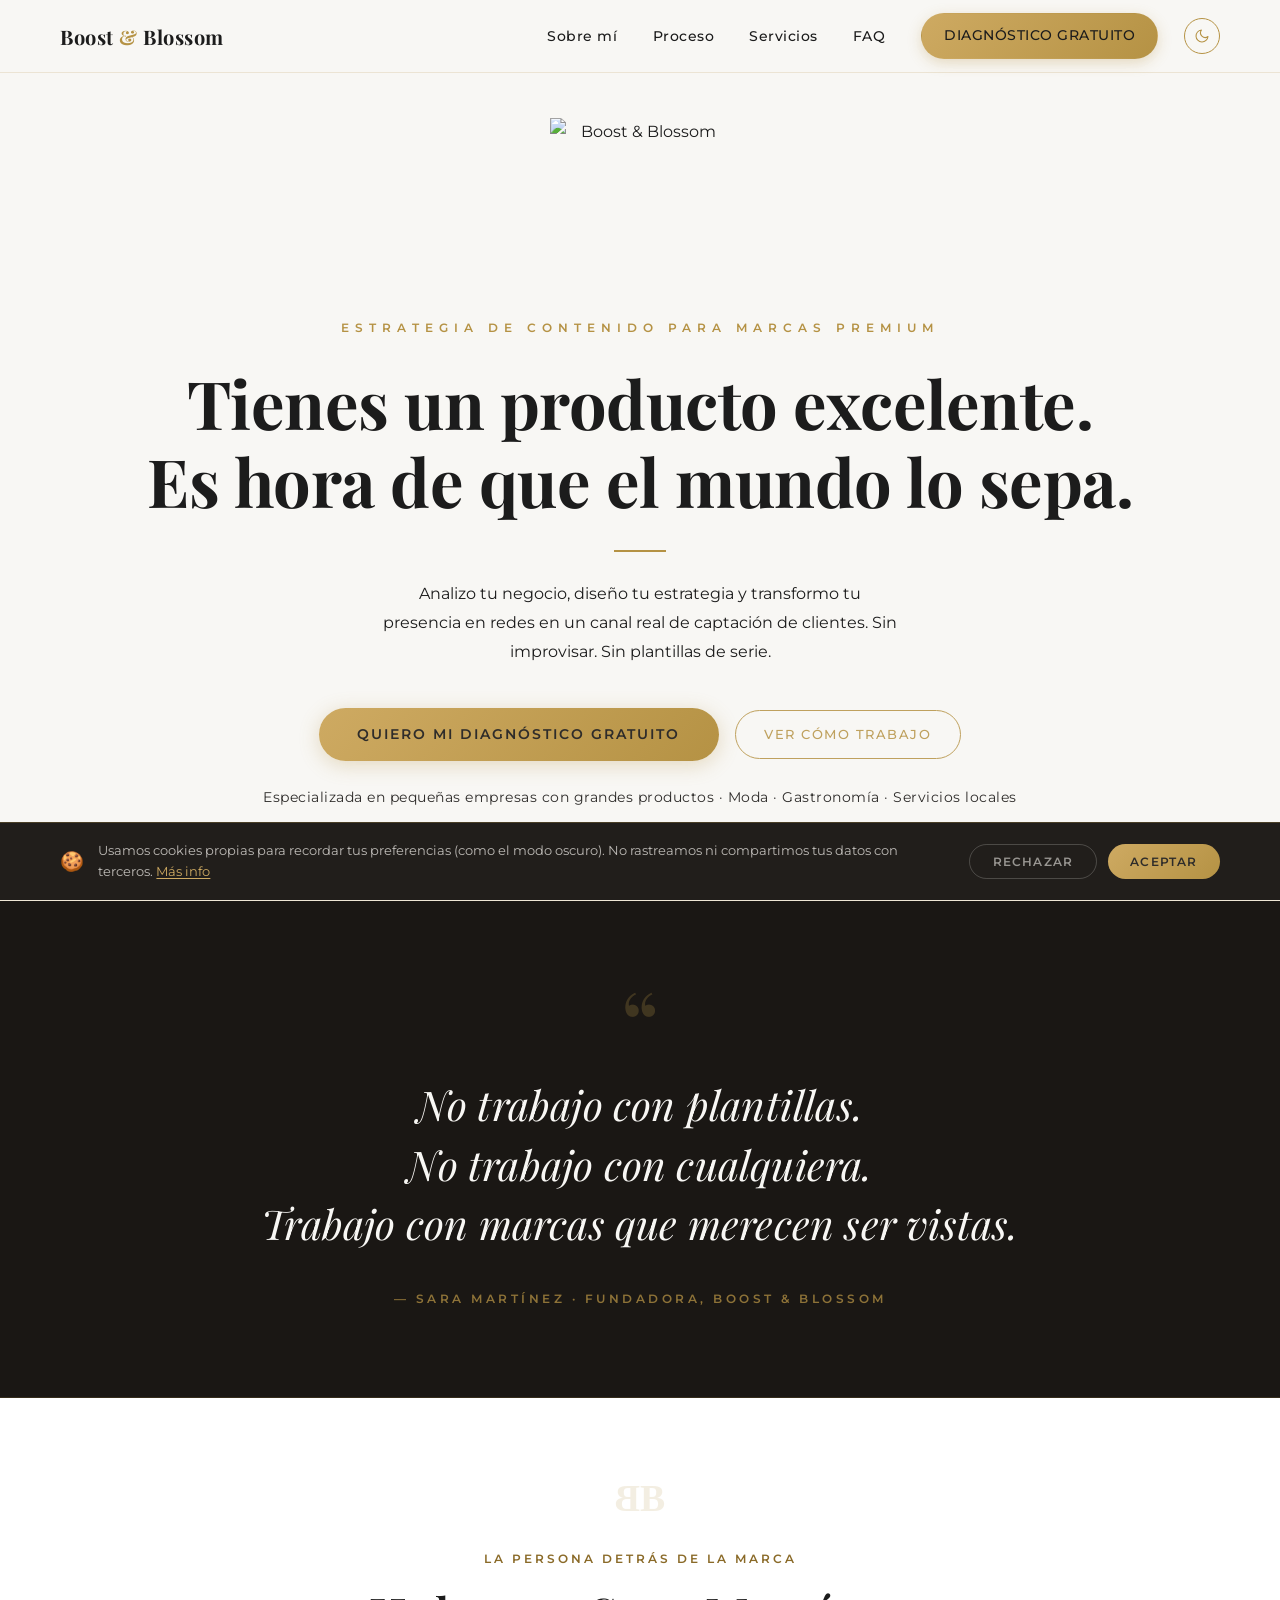
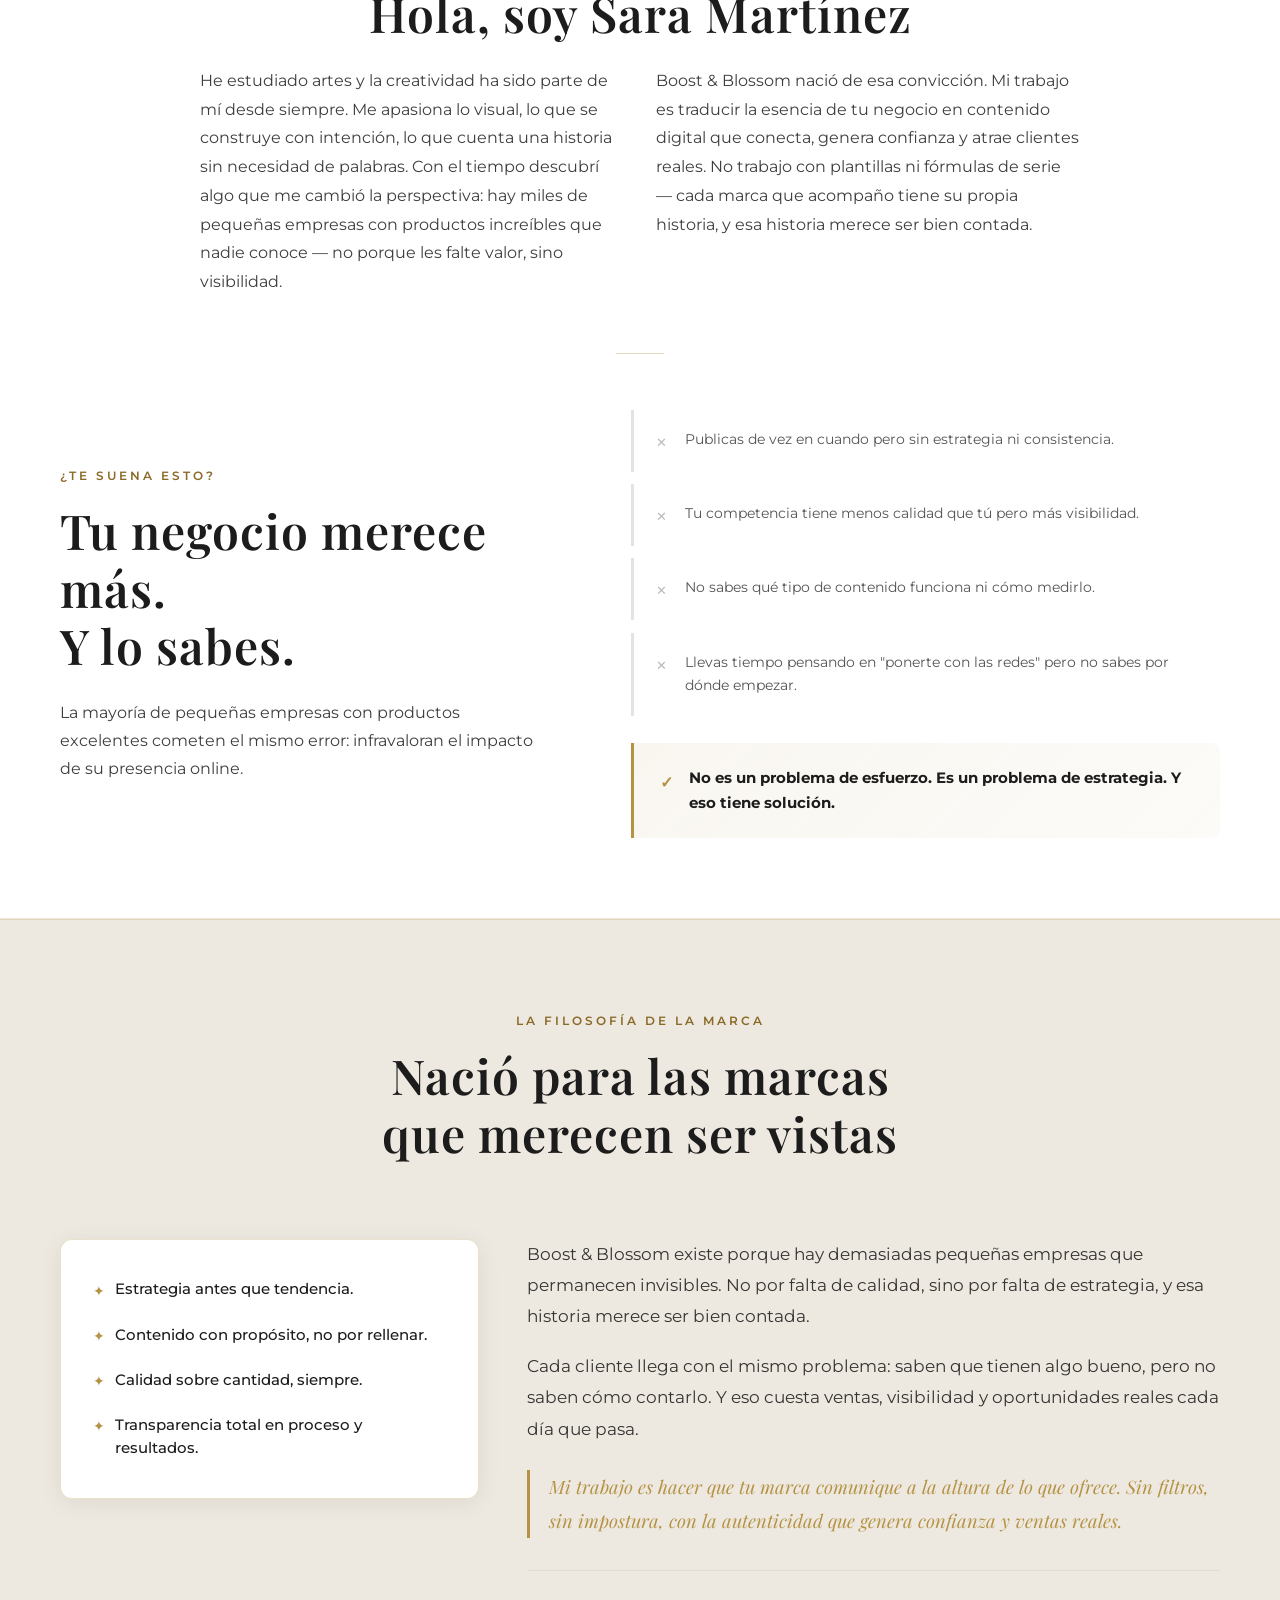
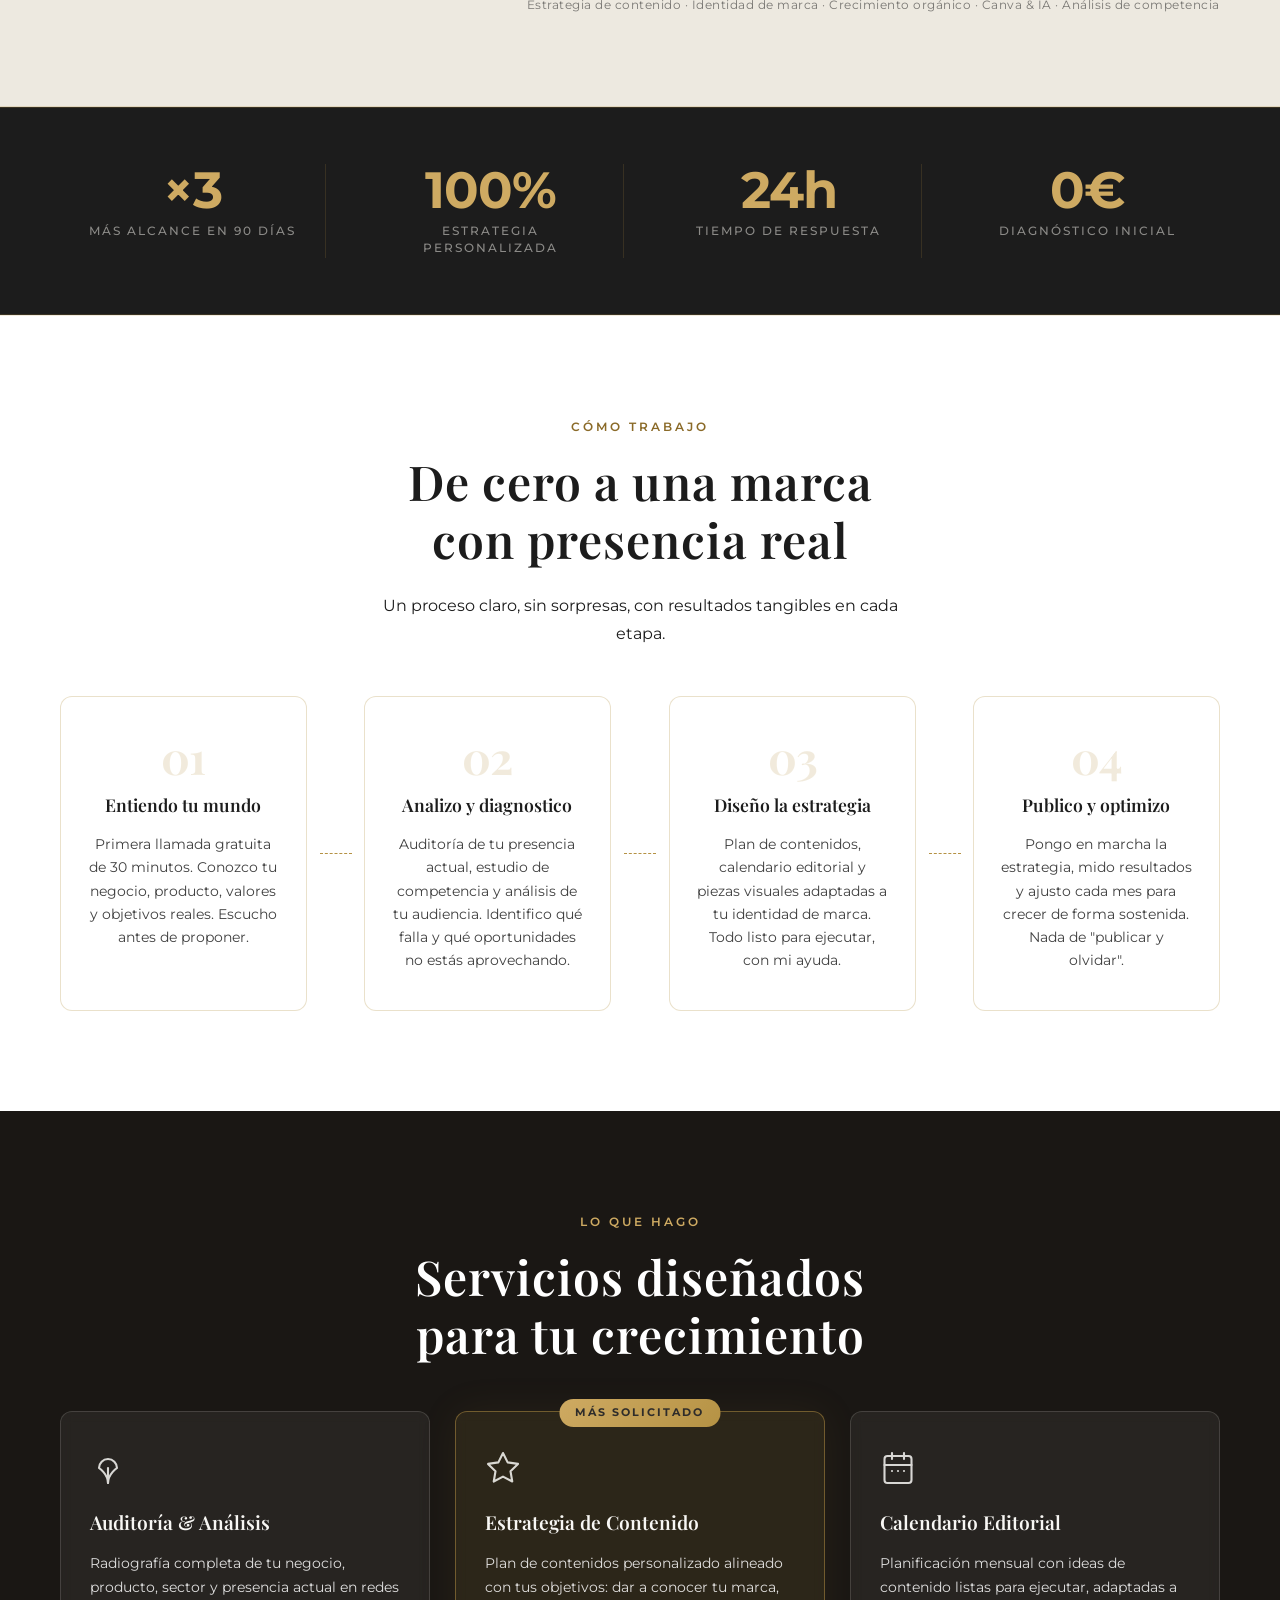
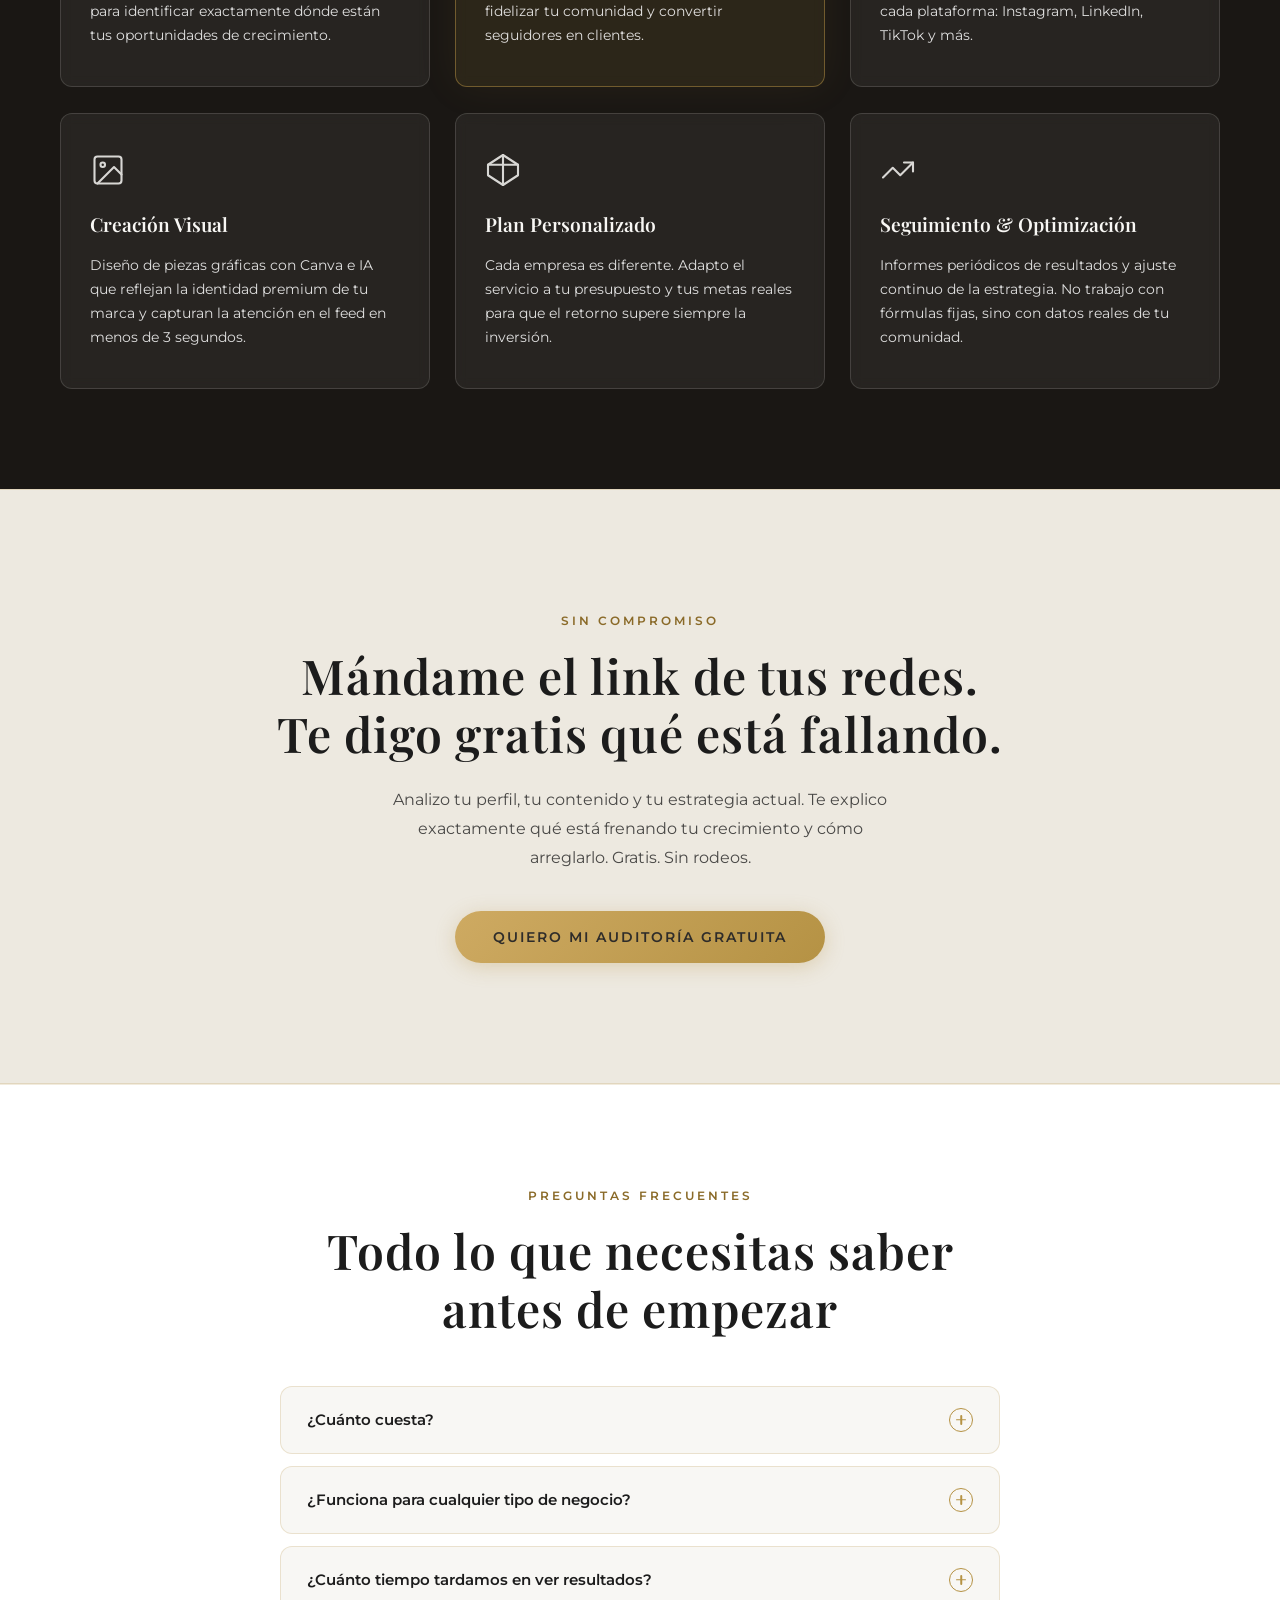
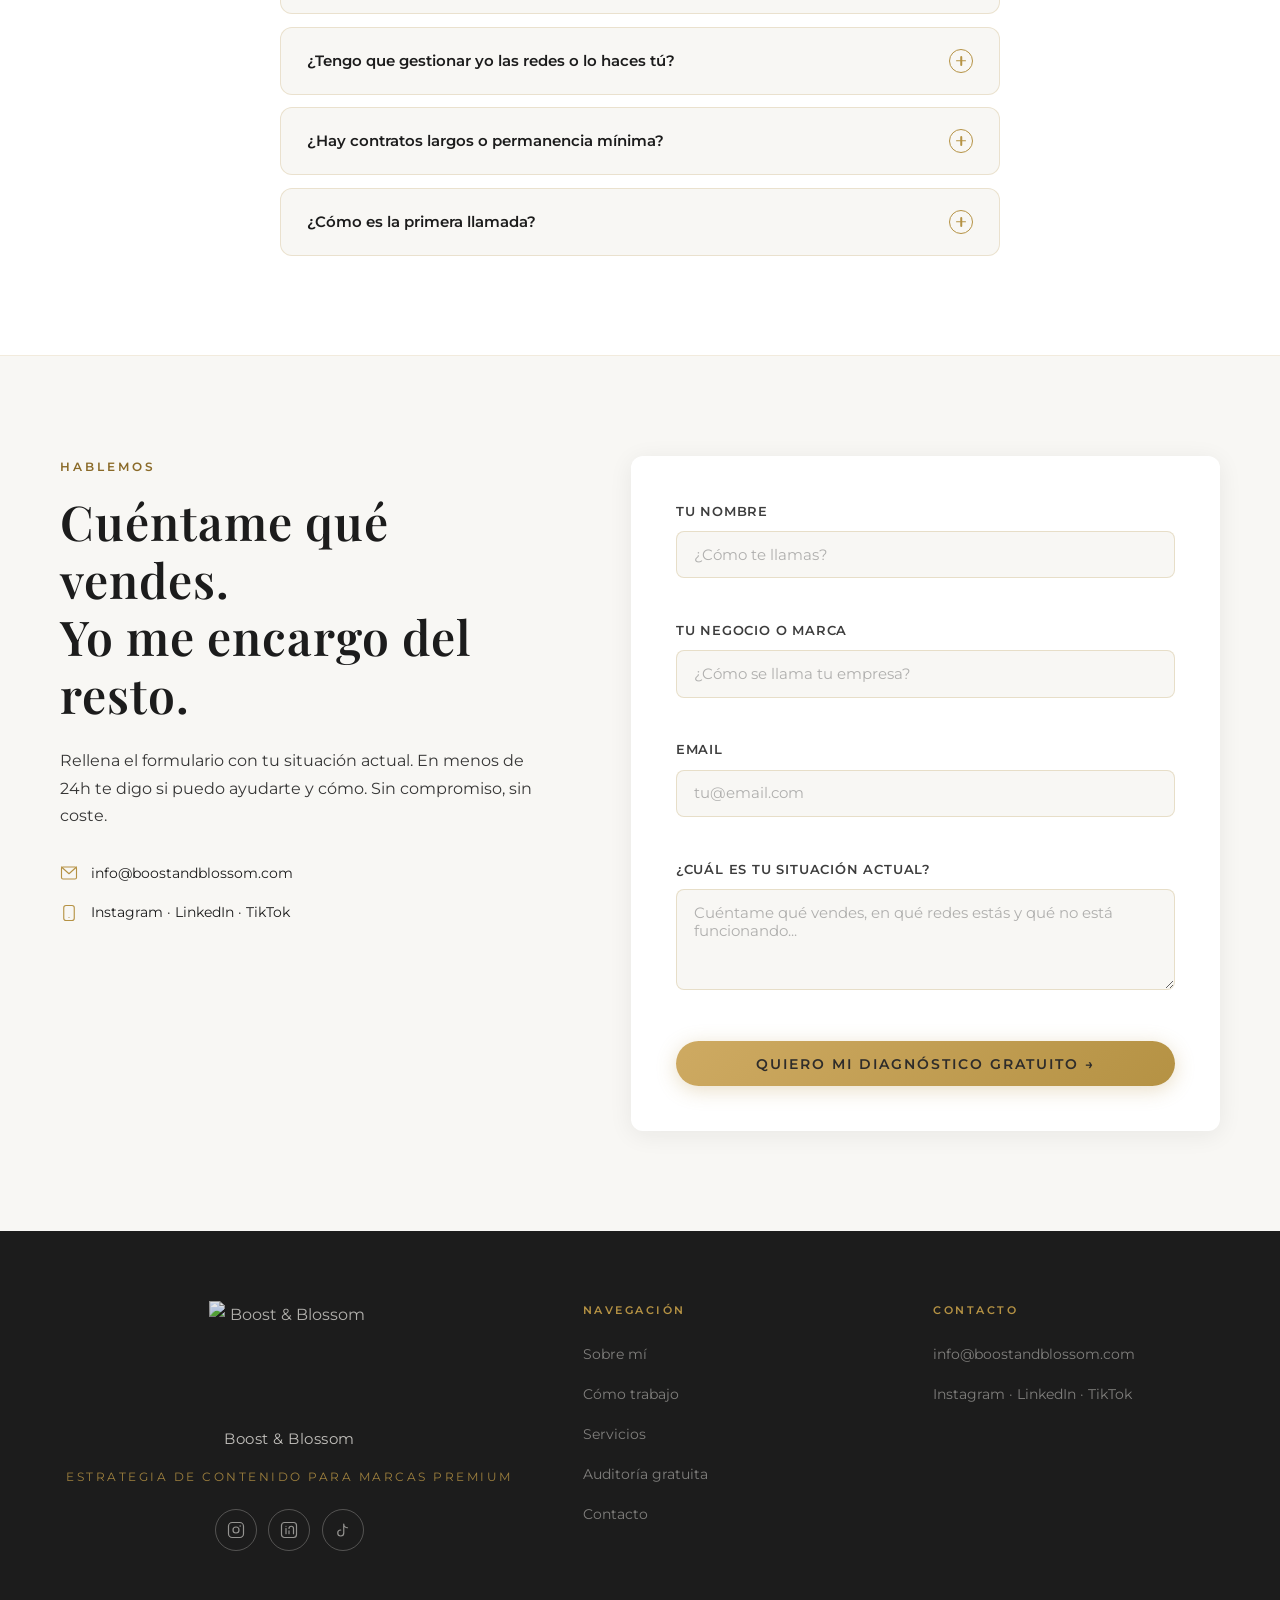
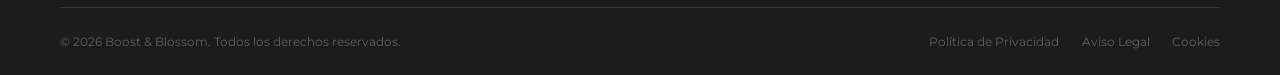
==== commit db308489: "Fix dark mode, mobile improvements, SEO, OG image" ====
--- a/backups/backup1/index.html
+++ b/backups/backup1/index.html
@@ -12,7 +12,9 @@
   <link rel="preconnect" href="https://fonts.googleapis.com" />
   <link rel="preconnect" href="https://fonts.gstatic.com" crossorigin />
   <link href="https://fonts.googleapis.com/css2?family=Playfair+Display:ital,wght@0,400;0,600;0,700;1,400&family=Montserrat:wght@300;400;500;600&display=swap" rel="stylesheet" />
-  <link rel="icon" type="image/svg+xml" href="favicon.svg" />
+  <link rel="icon" type="image/png" href="favicon.png" />
+  <link rel="apple-touch-icon" href="favicon.png" />
+  <meta property="og:image" content="favicon.png" />
   <link rel="stylesheet" href="style.css" />
 </head>
 <body>
@@ -21,7 +23,7 @@
   <header class="navbar">
     <div class="navbar__inner container">
       <a href="#inicio" class="navbar__brand">Boost <span>&</span> Blossom</a>
-      <nav class="navbar__nav" id="nav-menu">
+      <nav class="navbar__nav" id="nav-menu" aria-label="Navegación principal">
         <ul>
           <li><a href="#sobre-mi">Sobre mí</a></li>
           <li><a href="#proceso">Proceso</a></li>
@@ -30,16 +32,26 @@
           <li><a href="#contacto" class="btn btn--nav btn--nav-cta">Diagnóstico gratuito</a></li>
         </ul>
       </nav>
-      <button class="navbar__hamburger" id="hamburger" aria-label="Abrir menú">
-        <span></span><span></span><span></span>
-      </button>
+      <div class="navbar__actions">
+        <button id="theme-toggle" aria-label="Cambiar tema">
+          <svg class="icon-moon" viewBox="0 0 24 24" fill="none" stroke="currentColor" stroke-width="1.6" stroke-linecap="round" stroke-linejoin="round" aria-hidden="true"><path d="M21 12.79A9 9 0 1 1 11.21 3 7 7 0 0 0 21 12.79z"/></svg>
+          <svg class="icon-sun" viewBox="0 0 24 24" fill="none" stroke="currentColor" stroke-width="1.6" stroke-linecap="round" stroke-linejoin="round" aria-hidden="true"><circle cx="12" cy="12" r="4"/><line x1="12" y1="2" x2="12" y2="5"/><line x1="12" y1="19" x2="12" y2="22"/><line x1="4.22" y1="4.22" x2="6.34" y2="6.34"/><line x1="17.66" y1="17.66" x2="19.78" y2="19.78"/><line x1="2" y1="12" x2="5" y2="12"/><line x1="19" y1="12" x2="22" y2="12"/><line x1="4.22" y1="19.78" x2="6.34" y2="17.66"/><line x1="17.66" y1="6.34" x2="19.78" y2="4.22"/></svg>
+        </button>
+        <button class="navbar__hamburger" id="hamburger" aria-label="Abrir menú" aria-expanded="false" aria-controls="nav-menu">
+          <span></span><span></span><span></span>
+        </button>
+      </div>
+      <div class="navbar__overlay" id="nav-overlay" aria-hidden="true"></div>
     </div>
   </header>
 
   <!-- ===== HERO ===== -->
   <section class="hero" id="inicio">
-<img src="logos/1.png" alt="Boost & Blossom" class="hero__logo" />
     <div class="container hero__content">
+      <picture class="hero__logo">
+        <source srcset="logos/1.webp" type="image/webp">
+        <img src="logos/1.png" alt="Boost &amp; Blossom" width="200" height="200" fetchpriority="high">
+      </picture>
       <p class="hero__tagline">Estrategia de contenido para marcas premium</p>
       <h1 class="hero__headline">
         <span>Tienes un producto excelente.</span>
@@ -164,7 +176,7 @@
   </section>
 
   <!-- ===== STATS STRIP ===== -->
-  <section class="stats" aria-hidden="true">
+  <section class="stats">
     <div class="container stats__grid">
       <div class="stat">
         <span class="stat__num">×3</span>
@@ -236,7 +248,7 @@
       <div class="servicios__grid">
 
         <div class="service-card">
-          <div class="service-card__icon">
+          <div class="service-card__icon" aria-hidden="true">
             <svg viewBox="0 0 24 24" fill="none" stroke="currentColor" stroke-width="1.4" stroke-linecap="round" stroke-linejoin="round"><path d="M12 22c0-6-6-10-6-10a6 6 0 0 1 12 0s-6 4-6 10z"/><path d="M12 22V12"/></svg>
           </div>
           <h3>Auditoría &amp; Análisis</h3>
@@ -244,7 +256,7 @@
         </div>
 
         <div class="service-card service-card--featured">
-          <div class="service-card__icon">
+          <div class="service-card__icon" aria-hidden="true">
             <svg viewBox="0 0 24 24" fill="none" stroke="currentColor" stroke-width="1.4" stroke-linecap="round" stroke-linejoin="round"><polygon points="12 2 15.09 8.26 22 9.27 17 14.14 18.18 21.02 12 17.77 5.82 21.02 7 14.14 2 9.27 8.91 8.26 12 2"/></svg>
           </div>
           <h3>Estrategia de Contenido</h3>
@@ -252,7 +264,7 @@
         </div>
 
         <div class="service-card">
-          <div class="service-card__icon">
+          <div class="service-card__icon" aria-hidden="true">
             <svg viewBox="0 0 24 24" fill="none" stroke="currentColor" stroke-width="1.4" stroke-linecap="round" stroke-linejoin="round"><rect x="3" y="4" width="18" height="18" rx="2"/><line x1="16" y1="2" x2="16" y2="6"/><line x1="8" y1="2" x2="8" y2="6"/><line x1="3" y1="10" x2="21" y2="10"/><line x1="8" y1="14" x2="8.01" y2="14"/><line x1="12" y1="14" x2="12.01" y2="14"/><line x1="16" y1="14" x2="16.01" y2="14"/></svg>
           </div>
           <h3>Calendario Editorial</h3>
@@ -260,7 +272,7 @@
         </div>
 
         <div class="service-card">
-          <div class="service-card__icon">
+          <div class="service-card__icon" aria-hidden="true">
             <svg viewBox="0 0 24 24" fill="none" stroke="currentColor" stroke-width="1.4" stroke-linecap="round" stroke-linejoin="round"><rect x="3" y="3" width="18" height="18" rx="2"/><circle cx="8.5" cy="8.5" r="1.5"/><polyline points="21 15 16 10 5 21"/></svg>
           </div>
           <h3>Creación Visual</h3>
@@ -268,7 +280,7 @@
         </div>
 
         <div class="service-card">
-          <div class="service-card__icon">
+          <div class="service-card__icon" aria-hidden="true">
             <svg viewBox="0 0 24 24" fill="none" stroke="currentColor" stroke-width="1.4" stroke-linecap="round" stroke-linejoin="round"><polygon points="12 2 22 8.5 22 15.5 12 22 2 15.5 2 8.5 12 2"/><line x1="12" y1="22" x2="12" y2="2"/><line x1="2" y1="8.5" x2="22" y2="8.5"/></svg>
           </div>
           <h3>Plan Personalizado</h3>
@@ -276,7 +288,7 @@
         </div>
 
         <div class="service-card">
-          <div class="service-card__icon">
+          <div class="service-card__icon" aria-hidden="true">
             <svg viewBox="0 0 24 24" fill="none" stroke="currentColor" stroke-width="1.4" stroke-linecap="round" stroke-linejoin="round"><polyline points="22 7 13.5 15.5 8.5 10.5 2 17"/><polyline points="16 7 22 7 22 13"/></svg>
           </div>
           <h3>Seguimiento &amp; Optimización</h3>
@@ -390,20 +402,32 @@
           </li>
         </ul>
       </div>
-      <form class="contacto__form" id="contact-form" novalidate autocomplete="off">
+      <form class="contacto__form" id="contact-form" novalidate autocomplete="on">
         <div class="form-group">
           <label for="nombre">Tu nombre</label>
-          <input type="text" id="nombre" name="nombre" placeholder="¿Cómo te llamas?" required />
+          <input type="text" id="nombre" name="nombre" placeholder="¿Cómo te llamas?" autocomplete="name" required />
+          <span class="form-error" id="error-nombre" role="alert" aria-live="polite"></span>
+        </div>
+        <div class="form-group">
+          <label for="empresa">Tu negocio o marca</label>
+          <input type="text" id="empresa" name="empresa" placeholder="¿Cómo se llama tu empresa?" autocomplete="organization" required />
+          <span class="form-error" id="error-empresa" role="alert" aria-live="polite"></span>
         </div>
         <div class="form-group">
           <label for="email">Email</label>
-          <input type="email" id="email" name="email" placeholder="tu@email.com" required />
+          <input type="email" id="email" name="email" placeholder="tu@email.com" autocomplete="email" required />
+          <span class="form-error" id="error-email" role="alert" aria-live="polite"></span>
         </div>
         <div class="form-group">
           <label for="mensaje">¿Cuál es tu situación actual?</label>
           <textarea id="mensaje" name="mensaje" rows="4" placeholder="Cuéntame qué vendes, en qué redes estás y qué no está funcionando..." required></textarea>
-        </div>
-        <button type="submit" class="btn btn--primary btn--full">Quiero mi diagnóstico gratuito →</button>
+          <span class="form-error" id="error-mensaje" role="alert" aria-live="polite"></span>
+        </div>
+        <button type="submit" class="btn btn--primary btn--full" id="form-submit">
+          <span class="btn-text">Quiero mi diagnóstico gratuito →</span>
+          <span class="btn-loading" aria-hidden="true">Enviando…</span>
+        </button>
+        <div class="form-feedback" id="form-feedback" role="status" aria-live="polite"></div>
       </form>
     </div>
   </section>
@@ -413,7 +437,10 @@
     <div class="container footer__inner">
 
       <div class="footer__brand">
-        <img src="logos/1.png" alt="Boost & Blossom" class="footer__logo" />
+        <picture>
+          <source srcset="logos/1.webp" type="image/webp">
+          <img src="logos/1.png" alt="Boost &amp; Blossom" class="footer__logo" width="160" height="160" loading="lazy">
+        </picture>
         <p class="footer__brand-name">Boost <span>&</span> Blossom</p>
         <p class="footer__slogan">ESTRATEGIA DE CONTENIDO PARA MARCAS PREMIUM</p>
         <div class="footer__social">
@@ -463,20 +490,6 @@
     </div>
   </footer>
 
-  <!-- Botón modo oscuro -->
-  <button id="theme-toggle" aria-label="Cambiar tema">
-    <svg class="icon-moon" viewBox="0 0 24 24" fill="none" stroke="currentColor" stroke-width="1.6" stroke-linecap="round" stroke-linejoin="round">
-      <path d="M21 12.79A9 9 0 1 1 11.21 3 7 7 0 0 0 21 12.79z"/>
-    </svg>
-    <svg class="icon-sun" viewBox="0 0 24 24" fill="none" stroke="currentColor" stroke-width="1.6" stroke-linecap="round" stroke-linejoin="round">
-      <circle cx="12" cy="12" r="4"/>
-      <line x1="12" y1="2" x2="12" y2="5"/><line x1="12" y1="19" x2="12" y2="22"/>
-      <line x1="4.22" y1="4.22" x2="6.34" y2="6.34"/><line x1="17.66" y1="17.66" x2="19.78" y2="19.78"/>
-      <line x1="2" y1="12" x2="5" y2="12"/><line x1="19" y1="12" x2="22" y2="12"/>
-      <line x1="4.22" y1="19.78" x2="6.34" y2="17.66"/><line x1="17.66" y1="6.34" x2="19.78" y2="4.22"/>
-    </svg>
-  </button>
-
   <!-- ===== COOKIE BANNER ===== -->
   <div class="cookie-banner" id="cookie-banner" role="dialog" aria-label="Aviso de cookies" aria-live="polite">
     <div class="cookie-banner__inner">
--- a/backups/backup1/style.css
+++ b/backups/backup1/style.css
@@ -268,9 +268,39 @@
   letter-spacing: .5px;
   flex-shrink: 0;
 }
-.navbar__brand span {
+.navbar__brand span { color: var(--gold); }
+
+.navbar__nav { margin-left: auto; }
+
+.navbar__actions {
+  display: flex;
+  align-items: center;
+  gap: .5rem;
+  margin-left: 1.6rem;
+}
+
+/* Dark mode toggle — in navbar */
+#theme-toggle {
+  width: 36px;
+  height: 36px;
+  border-radius: 50%;
+  border: 1.5px solid var(--gold);
+  background: transparent;
   color: var(--gold);
-}
+  cursor: pointer;
+  display: flex;
+  align-items: center;
+  justify-content: center;
+  padding: 0;
+  transition: background .3s ease, color .3s ease, transform .3s ease;
+  flex-shrink: 0;
+}
+#theme-toggle:hover {
+  background: var(--gold);
+  color: #fff;
+  transform: rotate(15deg);
+}
+#theme-toggle svg { width: 16px; height: 16px; flex-shrink: 0; }
 body.dark-mode .navbar__brand { color: #EAE6DE; }
 
 .navbar__nav {
@@ -306,6 +336,16 @@
 .navbar__nav a:not(.btn).active::after { width: 100%; }
 .navbar__nav a.active { color: var(--gold-dark); font-weight: 600; }
 
+.navbar__overlay {
+  display: none;
+  position: fixed;
+  inset: 72px 0 0 0;
+  background: rgba(0,0,0,.4);
+  z-index: 800;
+  backdrop-filter: blur(2px);
+}
+.navbar__overlay.active { display: block; }
+
 .navbar__hamburger {
   display: none;
   flex-direction: column;
@@ -359,13 +399,15 @@
 }
 
 .hero__logo {
-  position: absolute;
-  top: 72px;
-  left: max(2vw, 16px);
-  width: 210px;
-  height: auto;
-  opacity: 1;
-  z-index: 2;
+  display: flex;
+  justify-content: center;
+  margin-bottom: 1.2rem;
+  animation: heroFadeUp 0.75s cubic-bezier(0.22,1,0.36,1) 0.02s both;
+}
+.hero__logo img {
+  width: 180px;
+  height: 180px;
+  object-fit: contain;
 }
 
 .hero__tagline {
@@ -397,10 +439,10 @@
 
 .hero__nichos {
   margin-top: 1.6rem;
-  font-size: .78rem;
+  font-size: .85rem;
   letter-spacing: .5px;
-  color: var(--carbon);
-  opacity: .62;
+  color: var(--charcoal);
+  opacity: .72;
   text-align: center;
 }
 
@@ -544,7 +586,7 @@
   align-items: flex-start;
   gap: 1rem;
   padding: 1.1rem 1.4rem;
-  border-radius: 0;
+  border-radius: 0 var(--radius) var(--radius) 0;
   border: none;
   border-left: 3px solid rgba(28,28,28,.12);
   background: transparent;
@@ -1440,8 +1482,8 @@
   }
 
   /* Hero */
-  .hero { padding: 130px 1rem 60px; }
-  .hero__logo { width: 120px; top: 16px; left: 16px; }
+  .hero { padding: 100px 1rem 60px; }
+  .hero__logo img { width: 130px; height: 130px; }
   .hero__headline { font-size: 2rem; line-height: 1.25; }
   .hero__sub { font-size: .93rem; }
   .hero__cta {
@@ -1488,8 +1530,7 @@
   .footer__social { justify-content: center; }
   .footer__bottom .container { flex-direction: column; text-align: center; }
 
-  /* Dark mode toggle */
-  #theme-toggle { bottom: 16px; right: 16px; width: 36px; height: 36px; }
+    /* Dark mode toggle in navbar — no position override needed */
 }
 
 
@@ -1827,31 +1868,7 @@
     box-shadow       0.7s cubic-bezier(0.4, 0, 0.2, 1);
 }
 
-/* Botón toggle */
-#theme-toggle {
-  position: fixed;
-  bottom: 28px;
-  right: 28px;
-  z-index: 99999;
-  width: 40px;
-  height: 40px;
-  border-radius: 50%;
-  border: 1.5px solid var(--gold);
-  background: transparent;
-  color: var(--gold);
-  cursor: pointer;
-  display: flex;
-  align-items: center;
-  justify-content: center;
-  padding: 0;
-  transition: background .3s ease, color .3s ease, transform .3s ease;
-}
-#theme-toggle:hover {
-  background: var(--gold);
-  color: #fff;
-  transform: rotate(15deg);
-}
-#theme-toggle svg { width: 18px; height: 18px; flex-shrink: 0; }
+/* theme-toggle styles moved to navbar section above */
 
 .icon-sun  { display: none; }
 .icon-moon { display: block; }
@@ -1956,3 +1973,218 @@
 @media (max-width: 768px) {
   body.dark-mode .navbar__nav.open { background: #18181C; }
 }
+
+body.dark-mode .resultados { background: #18181C; border-color: rgba(184,145,63,.12); }
+body.dark-mode .resultado-card {
+  background: #1E1E26;
+  border-color: rgba(197,160,89,.15);
+}
+body.dark-mode .resultado-card--featured {
+  background: rgba(181,146,68,.1);
+  border-color: rgba(181,146,68,.35);
+}
+body.dark-mode .resultado-card__quote p { color: #B8B4AC; }
+body.dark-mode .resultado-card__author strong { color: #EAE6DE; }
+body.dark-mode .resultado-card__author span { color: #9E9A93; }
+body.dark-mode .navbar__brand { color: #EAE6DE; }
+
+/* =============================================
+   RESULTADOS & TESTIMONIOS
+   ============================================= */
+.resultados {
+  padding: 100px 0;
+  background: var(--pearl);
+  border-top: 1px solid rgba(181,146,68,.18);
+  border-bottom: 1px solid rgba(181,146,68,.18);
+}
+
+.resultados__grid {
+  display: grid;
+  grid-template-columns: repeat(3, 1fr);
+  gap: 1.6rem;
+  margin-top: 3rem;
+}
+
+.resultado-card {
+  background: var(--white);
+  border: 1px solid rgba(181,146,68,.22);
+  border-radius: var(--radius);
+  padding: 2.2rem 2rem;
+  display: flex;
+  flex-direction: column;
+  gap: 1.2rem;
+  transition: transform var(--transition), box-shadow var(--transition);
+}
+.resultado-card:hover {
+  transform: translateY(-4px);
+  box-shadow: 0 16px 40px rgba(74,74,74,.1);
+}
+
+.resultado-card--featured {
+  background: linear-gradient(135deg, rgba(181,146,68,.06), rgba(181,146,68,.02));
+  border-color: rgba(181,146,68,.45);
+  box-shadow: 0 4px 24px rgba(181,146,68,.08);
+}
+
+.resultado-card__stars {
+  color: var(--gold);
+  font-size: 1rem;
+  letter-spacing: 2px;
+}
+
+.resultado-card__quote {
+  flex: 1;
+}
+.resultado-card__quote p {
+  font-family: var(--font-title);
+  font-style: italic;
+  font-size: 1rem;
+  line-height: 1.75;
+  color: var(--charcoal);
+}
+
+.resultado-card__footer {
+  display: flex;
+  align-items: flex-end;
+  justify-content: space-between;
+  gap: 1rem;
+  padding-top: 1.2rem;
+  border-top: 1px solid rgba(181,146,68,.18);
+}
+
+.resultado-card__author {
+  display: flex;
+  flex-direction: column;
+  gap: .2rem;
+}
+.resultado-card__author strong {
+  font-size: .9rem;
+  font-weight: 600;
+  color: var(--carbon);
+}
+.resultado-card__author span {
+  font-size: .78rem;
+  color: var(--charcoal);
+  opacity: .6;
+}
+
+.resultado-card__stat {
+  text-align: right;
+  flex-shrink: 0;
+}
+.resultado-card__num {
+  display: block;
+  font-family: var(--font-title);
+  font-size: 1.6rem;
+  font-weight: 700;
+  color: var(--gold);
+  line-height: 1;
+}
+.resultado-card__label {
+  display: block;
+  font-size: .65rem;
+  font-weight: 600;
+  letter-spacing: 1.5px;
+  text-transform: uppercase;
+  color: var(--gold-dark);
+  opacity: .75;
+  margin-top: .2rem;
+}
+
+@media (max-width: 900px) {
+  .resultados__grid { grid-template-columns: 1fr; max-width: 560px; margin-inline: auto; }
+}
+@media (max-width: 600px) {
+  .resultados { padding: 60px 0; }
+}
+
+/* =============================================
+   FORM — VALIDACIÓN Y ESTADOS
+   ============================================= */
+.form-error {
+  display: block;
+  font-size: .78rem;
+  color: #C0392B;
+  margin-top: .35rem;
+  min-height: 1.1em;
+  font-weight: 500;
+}
+
+.form-group.has-error input,
+.form-group.has-error textarea {
+  border-color: #C0392B;
+  box-shadow: 0 0 0 3px rgba(192,57,43,.1);
+}
+
+.form-group.is-valid input,
+.form-group.is-valid textarea {
+  border-color: #27AE60;
+}
+
+#form-submit.loading .btn-text { display: none; }
+#form-submit .btn-loading { display: none; }
+#form-submit.loading .btn-loading { display: inline; }
+#form-submit.loading { opacity: .75; pointer-events: none; cursor: not-allowed; }
+
+.form-feedback {
+  margin-top: 1rem;
+  padding: .9rem 1.2rem;
+  border-radius: 8px;
+  font-size: .9rem;
+  font-weight: 500;
+  display: none;
+}
+.form-feedback.success {
+  display: block;
+  background: rgba(39,174,96,.1);
+  border: 1px solid rgba(39,174,96,.3);
+  color: #1E8449;
+}
+.form-feedback.error {
+  display: block;
+  background: rgba(192,57,43,.08);
+  border: 1px solid rgba(192,57,43,.25);
+  color: #922B21;
+}
+
+body.dark-mode .form-feedback.success { background: rgba(39,174,96,.12); color: #58D68D; border-color: rgba(39,174,96,.25); }
+body.dark-mode .form-feedback.error   { background: rgba(192,57,43,.12); color: #EC7063; border-color: rgba(192,57,43,.25); }
+body.dark-mode .form-error { color: #EC7063; }
+
+/* =============================================
+   ACCESIBILIDAD — PREFERS-REDUCED-MOTION
+   ============================================= */
+@media (prefers-reduced-motion: reduce) {
+  html { scroll-behavior: auto; }
+  *,
+  *::before,
+  *::after {
+    animation-duration: 0.01ms !important;
+    animation-iteration-count: 1 !important;
+    transition-duration: 0.01ms !important;
+  }
+  .scroll-hidden,
+  .scroll-hidden--soft,
+  .section-heading-hidden {
+    opacity: 1 !important;
+    transform: none !important;
+  }
+}
+
+/* ---- Navbar hamburger visible en mobile con theme-toggle ---- */
+@media (max-width: 768px) {
+  .navbar__hamburger { display: flex; }
+}
+
+/* Screen-reader only utility */
+.sr-only {
+  position: absolute;
+  width: 1px;
+  height: 1px;
+  padding: 0;
+  margin: -1px;
+  overflow: hidden;
+  clip: rect(0,0,0,0);
+  white-space: nowrap;
+  border: 0;
+}
